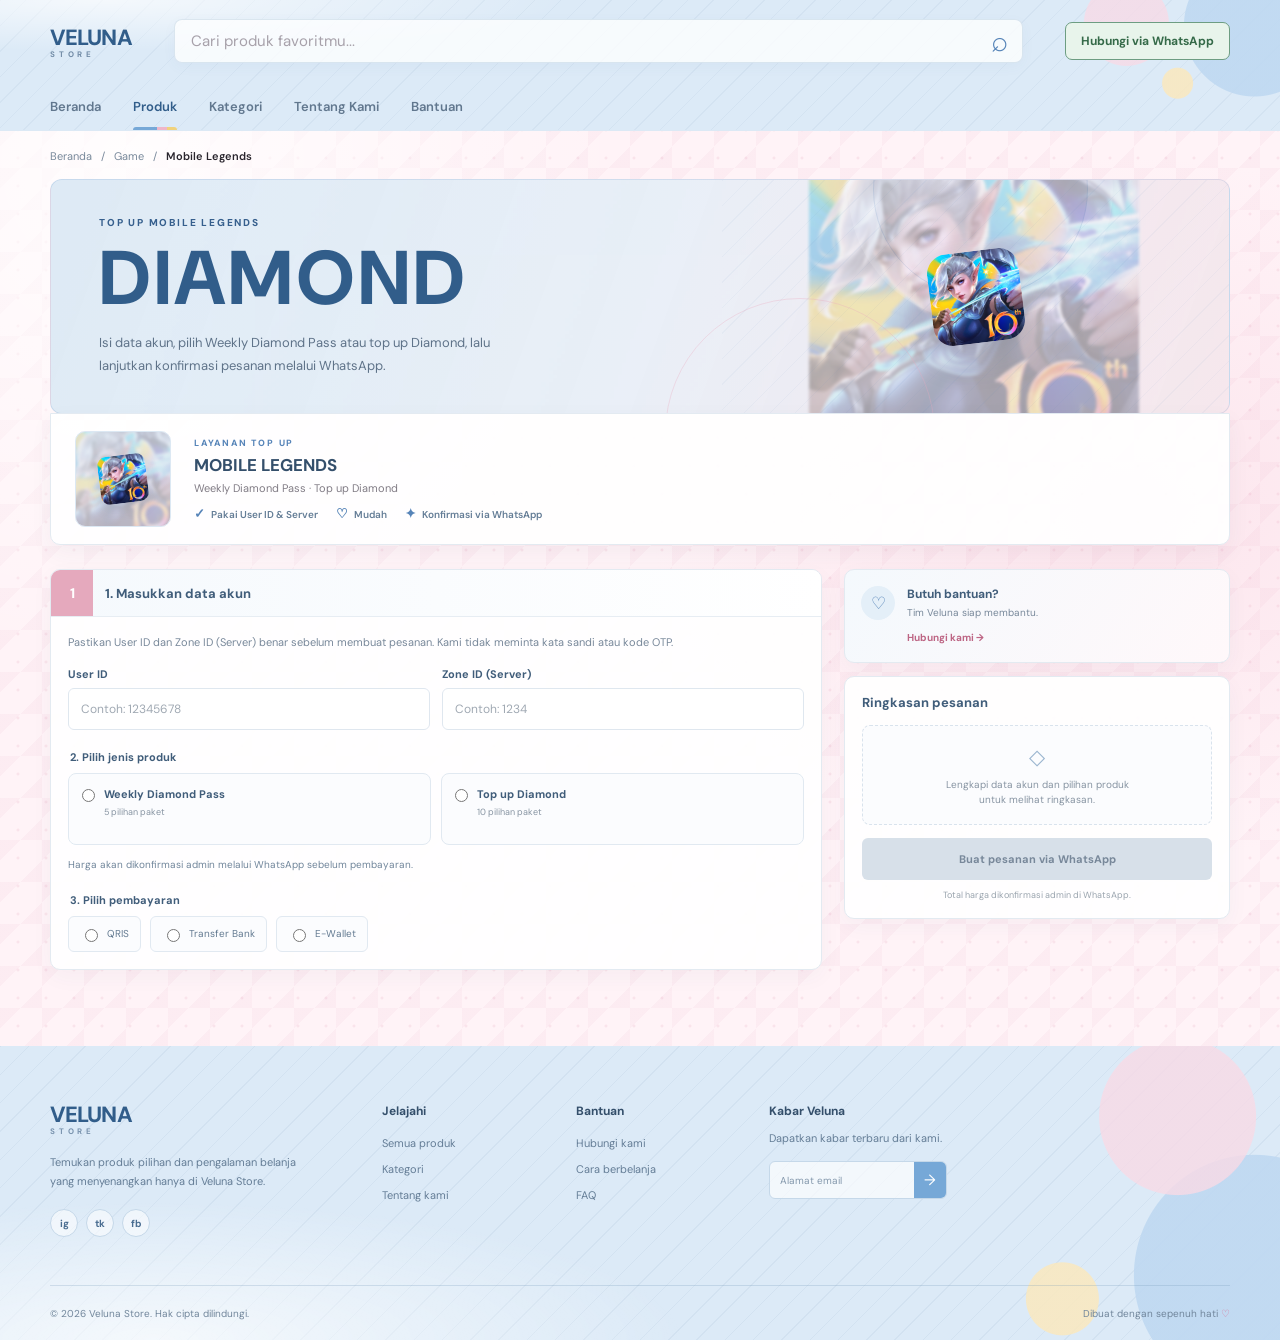
==== mobile-legends.html @ 3e90d19d "Create feature MLBB and change icon icon and backgound Banner" ====
<!DOCTYPE html>
<html lang="id">
<head>
  <meta charset="UTF-8">
  <meta name="viewport" content="width=device-width, initial-scale=1.0">
  <meta name="description" content="Pesan Weekly Diamond Pass atau top up Diamond Mobile Legends di Veluna Store.">
  <title>Top Up Mobile Legends - Veluna Store</title>
  <link rel="preconnect" href="https://fonts.googleapis.com">
  <link rel="preconnect" href="https://fonts.gstatic.com" crossorigin>
  <link href="https://fonts.googleapis.com/css2?family=DM+Sans:wght@400;500;600;700;800&display=swap" rel="stylesheet">
  <link rel="stylesheet" href="style.css">
  <link rel="stylesheet" href="roblox.css">
</head>
<body>
  <header class="site-header">
    <div class="header-top page-width">
      <a class="brand" href="index.html" aria-label="Veluna Store beranda">VELUNA<span>STORE</span></a>
      <form class="search" role="search" action="index.html" method="get">
        <label class="sr-only" for="site-search">Cari produk</label>
        <input id="site-search" type="search" name="q" placeholder="Cari produk favoritmu..." autocomplete="off">
        <button type="submit" aria-label="Cari">⌕</button>
      </form>
      <div class="header-actions">
        <a class="whatsapp-link" href="https://wa.me/6738386518" target="_blank" rel="noopener noreferrer">Hubungi via WhatsApp</a>
      </div>
    </div>
    <nav class="main-nav page-width" aria-label="Navigasi utama">
      <a href="index.html">Beranda</a>
      <a class="active" href="index.html#produk">Produk</a>
      <a href="index.html#kategori">Kategori</a>
      <a href="index.html#tentang">Tentang Kami</a>
      <a href="index.html#bantuan">Bantuan</a>
    </nav>
  </header>

  <main class="roblox-page">
    <div class="page-width">
      <nav class="breadcrumbs" aria-label="Breadcrumb">
        <a href="index.html">Beranda</a><span aria-hidden="true">/</span>
        <a href="index.html#produk">Game</a><span aria-hidden="true">/</span>
        <span aria-current="page">Mobile Legends</span>
      </nav>

      <section class="roblox-banner ml-banner" aria-label="Top up Mobile Legends">
        <div class="roblox-banner-copy">
          <p class="eyebrow">TOP UP MOBILE LEGENDS</p>
          <h1>DIAMOND</h1>
          <p>Isi data akun, pilih Weekly Diamond Pass atau top up Diamond, lalu lanjutkan konfirmasi pesanan melalui WhatsApp.</p>
        </div>
        <div class="roblox-banner-art">
          <img class="game-mark ml-page-mark game-logo" src="image/iconml.png" alt="Ikon Mobile Legends">
        </div>
        <span class="banner-orbit orbit-one" aria-hidden="true"></span>
        <span class="banner-orbit orbit-two" aria-hidden="true"></span>
      </section>

      <section class="game-overview" aria-labelledby="game-title">
        <div class="game-cover ml-game-cover">
          <img class="game-mark game-logo" src="image/iconml.png" alt="Ikon Mobile Legends">
        </div>
        <div class="game-overview-copy">
          <p class="eyebrow">LAYANAN TOP UP</p>
          <h2 id="game-title">Mobile Legends</h2>
          <p class="publisher">Weekly Diamond Pass · Top up Diamond</p>
          <div class="service-points">
            <span><b aria-hidden="true">✓</b> Pakai User ID & Server</span>
            <span><b aria-hidden="true">♡</b> Mudah</span>
            <span><b aria-hidden="true">✦</b> Konfirmasi via WhatsApp</span>
          </div>
        </div>
      </section>

      <div class="purchase-layout">
        <section class="purchase-card" aria-labelledby="purchase-heading">
          <div class="step-heading">
            <span>1</span>
            <h2 id="purchase-heading">1. Masukkan data akun</h2>
          </div>
          <div class="nominal-content ml-purchase-content">
            <p class="nominal-note">Pastikan User ID dan Zone ID (Server) benar sebelum membuat pesanan. Kami tidak meminta kata sandi atau kode OTP.</p>
            <div class="ml-account-fields">
              <div class="account-field">
                <label for="ml-user-id">User ID</label>
                <input id="ml-user-id" type="text" inputmode="numeric" pattern="[0-9]+" autocomplete="off" placeholder="Contoh: 12345678" required>
              </div>
              <div class="account-field">
                <label for="ml-server-id">Zone ID (Server)</label>
                <input id="ml-server-id" type="text" inputmode="numeric" pattern="[0-9]+" autocomplete="off" placeholder="Contoh: 1234" required>
              </div>
            </div>

            <fieldset class="ml-product-field">
              <legend>2. Pilih jenis produk</legend>
              <div class="ml-product-options">
                <label class="ml-product-option">
                  <input type="radio" name="ml-product-type" value="Weekly Diamond Pass" data-ml-product>
                  <span><strong>Weekly Diamond Pass</strong><small>5 pilihan paket</small></span>
                </label>
                <label class="ml-product-option">
                  <input type="radio" name="ml-product-type" value="Top up Diamond" data-ml-product>
                  <span><strong>Top up Diamond</strong><small>10 pilihan paket</small></span>
                </label>
              </div>
            </fieldset>

            <section class="ml-package-section" data-package-section="Weekly Diamond Pass" hidden>
              <h3>Pilih paket Weekly Diamond Pass</h3>
              <div class="nominal-grid ml-package-grid">
                <button class="nominal-option ml-package-option" type="button" data-ml-package data-package-name="1x Weekly Diamond Pass">
                  <span class="robux-icon ml-package-icon" aria-hidden="true">W</span><span class="nominal-details"><strong>1x Weekly Diamond Pass</strong><small>Weekly Diamond Pass</small></span><b class="nominal-price">Harga menyusul</b>
                </button>
                <button class="nominal-option ml-package-option" type="button" data-ml-package data-package-name="2x Weekly Diamond Pass">
                  <span class="robux-icon ml-package-icon" aria-hidden="true">W</span><span class="nominal-details"><strong>2x Weekly Diamond Pass</strong><small>Weekly Diamond Pass</small></span><b class="nominal-price">Harga menyusul</b>
                </button>
                <button class="nominal-option ml-package-option" type="button" data-ml-package data-package-name="3x Weekly Diamond Pass">
                  <span class="robux-icon ml-package-icon" aria-hidden="true">W</span><span class="nominal-details"><strong>3x Weekly Diamond Pass</strong><small>Weekly Diamond Pass</small></span><b class="nominal-price">Harga menyusul</b>
                </button>
                <button class="nominal-option ml-package-option" type="button" data-ml-package data-package-name="4x Weekly Diamond Pass">
                  <span class="robux-icon ml-package-icon" aria-hidden="true">W</span><span class="nominal-details"><strong>4x Weekly Diamond Pass</strong><small>Weekly Diamond Pass</small></span><b class="nominal-price">Harga menyusul</b>
                </button>
                <button class="nominal-option ml-package-option" type="button" data-ml-package data-package-name="5x Weekly Diamond Pass">
                  <span class="robux-icon ml-package-icon" aria-hidden="true">W</span><span class="nominal-details"><strong>5x Weekly Diamond Pass</strong><small>Weekly Diamond Pass</small></span><b class="nominal-price">Harga menyusul</b>
                </button>
              </div>
            </section>

            <section class="ml-package-section" data-package-section="Top up Diamond" hidden>
              <h3>Pilih paket Diamond</h3>
              <div class="nominal-grid ml-package-grid">
                <button class="nominal-option ml-package-option" type="button" data-ml-package data-package-name="5 Diamond">
                  <span class="robux-icon ml-package-icon" aria-hidden="true">D</span><span class="nominal-details"><strong>5 Diamond</strong><small>Top up Diamond</small></span><b class="nominal-price">Harga menyusul</b>
                </button>
                <button class="nominal-option ml-package-option" type="button" data-ml-package data-package-name="11 Diamond">
                  <span class="robux-icon ml-package-icon" aria-hidden="true">D</span><span class="nominal-details"><strong>11 Diamond</strong><small>Top up Diamond</small></span><b class="nominal-price">Harga menyusul</b>
                </button>
                <button class="nominal-option ml-package-option" type="button" data-ml-package data-package-name="22 Diamond">
                  <span class="robux-icon ml-package-icon" aria-hidden="true">D</span><span class="nominal-details"><strong>22 Diamond</strong><small>Top up Diamond</small></span><b class="nominal-price">Harga menyusul</b>
                </button>
                <button class="nominal-option ml-package-option" type="button" data-ml-package data-package-name="56 Diamond">
                  <span class="robux-icon ml-package-icon" aria-hidden="true">D</span><span class="nominal-details"><strong>56 Diamond</strong><small>Top up Diamond</small></span><b class="nominal-price">Harga menyusul</b>
                </button>
                <button class="nominal-option ml-package-option" type="button" data-ml-package data-package-name="112 Diamond">
                  <span class="robux-icon ml-package-icon" aria-hidden="true">D</span><span class="nominal-details"><strong>112 Diamond</strong><small>Top up Diamond</small></span><b class="nominal-price">Harga menyusul</b>
                </button>
                <button class="nominal-option ml-package-option" type="button" data-ml-package data-package-name="172 Diamond">
                  <span class="robux-icon ml-package-icon" aria-hidden="true">D</span><span class="nominal-details"><strong>172 Diamond</strong><small>Top up Diamond</small></span><b class="nominal-price">Harga menyusul</b>
                </button>
                <button class="nominal-option ml-package-option" type="button" data-ml-package data-package-name="257 Diamond">
                  <span class="robux-icon ml-package-icon" aria-hidden="true">D</span><span class="nominal-details"><strong>257 Diamond</strong><small>Top up Diamond</small></span><b class="nominal-price">Harga menyusul</b>
                </button>
                <button class="nominal-option ml-package-option" type="button" data-ml-package data-package-name="344 Diamond">
                  <span class="robux-icon ml-package-icon" aria-hidden="true">D</span><span class="nominal-details"><strong>344 Diamond</strong><small>Top up Diamond</small></span><b class="nominal-price">Harga menyusul</b>
                </button>
                <button class="nominal-option ml-package-option" type="button" data-ml-package data-package-name="429 Diamond">
                  <span class="robux-icon ml-package-icon" aria-hidden="true">D</span><span class="nominal-details"><strong>429 Diamond</strong><small>Top up Diamond</small></span><b class="nominal-price">Harga menyusul</b>
                </button>
                <button class="nominal-option ml-package-option" type="button" data-ml-package data-package-name="514 Diamond">
                  <span class="robux-icon ml-package-icon" aria-hidden="true">D</span><span class="nominal-details"><strong>514 Diamond</strong><small>Top up Diamond</small></span><b class="nominal-price">Harga menyusul</b>
                </button>
              </div>
            </section>
            <p class="ml-price-note">Harga akan dikonfirmasi admin melalui WhatsApp sebelum pembayaran.</p>

            <fieldset class="payment-field">
              <legend>3. Pilih pembayaran</legend>
              <label><input type="radio" name="payment-method" value="QRIS" data-payment-option> QRIS</label>
              <label><input type="radio" name="payment-method" value="Transfer Bank" data-payment-option> Transfer Bank</label>
              <label><input type="radio" name="payment-method" value="E-Wallet" data-payment-option> E-Wallet</label>
            </fieldset>
            <section class="payment-detail" data-payment-panel="QRIS" hidden>
              <h3>Pembayaran QRIS</h3>
              <figure class="qris-image"><img src="image/qris.jpeg" alt="Kode QRIS untuk pembayaran Veluna"><figcaption>Pindai kode QRIS ini setelah admin mengonfirmasi total pesanan melalui WhatsApp.</figcaption></figure>
            </section>
            <section class="payment-detail" data-payment-panel="Transfer Bank" hidden>
              <h3>Transfer ke SeaBank</h3>
              <div class="provider-options">
                <label><input type="radio" name="bank-provider" value="SeaBank" data-provider-option><span><strong>SeaBank</strong><small>No. rekening: 901318468036</small></span></label>
              </div>
              <p class="payment-next-step">Pilih SeaBank. Detail pembayaran dan konfirmasi dilanjutkan melalui WhatsApp.</p>
            </section>
            <section class="payment-detail" data-payment-panel="E-Wallet" hidden>
              <h3>Pilih e-wallet tujuan</h3>
              <div class="provider-options wallet-options">
                <label><input type="radio" name="wallet-provider" value="DANA" data-provider-option><span><strong>DANA</strong><small>+62 852-3649-6518</small></span></label>
                <label><input type="radio" name="wallet-provider" value="GoPay" data-provider-option><span><strong>GoPay</strong><small>+62 852-3649-6518</small></span></label>
                <label><input type="radio" name="wallet-provider" value="SPay" data-provider-option><span><strong>SPay</strong><small>+62 852-3649-6518</small></span></label>
              </div>
              <p class="payment-next-step">Pilih e-wallet. Detail pembayaran dan konfirmasi dilanjutkan melalui WhatsApp.</p>
            </section>
          </div>
        </section>

        <aside class="purchase-aside">
          <section class="support-card">
            <span class="support-icon" aria-hidden="true">♡</span>
            <div>
              <h2>Butuh bantuan?</h2>
              <p>Tim Veluna siap membantu.</p>
              <a href="https://wa.me/6738386518" target="_blank" rel="noopener noreferrer">Hubungi kami <span aria-hidden="true">→</span></a>
            </div>
          </section>
          <section class="order-card" aria-labelledby="order-heading">
            <h2 id="order-heading">Ringkasan pesanan</h2>
            <div class="order-empty" data-order-empty>
              <span class="empty-icon" aria-hidden="true">◇</span>
              <p>Lengkapi data akun dan pilihan produk untuk melihat ringkasan.</p>
            </div>
            <div class="order-details" data-order-details hidden>
              <div><span>Game</span><strong>Mobile Legends</strong></div>
              <div><span>User ID</span><strong data-selected-user-id>—</strong></div>
              <div><span>Zone ID</span><strong data-selected-server-id>—</strong></div>
              <div><span>Produk</span><strong data-selected-product>—</strong></div>
              <div><span>Pembayaran</span><strong data-selected-payment>—</strong></div>
              <div class="order-total"><span>Total</span><strong data-selected-price>Dikonfirmasi admin</strong></div>
            </div>
            <button class="checkout-button" type="button" data-checkout disabled>Buat pesanan via WhatsApp</button>
            <p class="checkout-message" data-checkout-message role="status" aria-live="polite"></p>
            <p class="demo-note">Total harga dikonfirmasi admin di WhatsApp.</p>
          </section>
        </aside>
      </div>
    </div>
  </main>

  <dialog class="order-confirm-dialog" aria-labelledby="order-confirm-title" data-order-confirm-dialog>
    <div class="order-confirm-content">
      <p class="eyebrow">PERIKSA KEMBALI</p>
      <h2 id="order-confirm-title">Konfirmasi pesanan</h2>
      <p class="confirm-intro">Pastikan data akun dan pesanan sudah benar. WhatsApp akan dibuka untuk konfirmasi harga dan pembayaran.</p>
      <dl class="confirm-summary" data-confirm-summary></dl>
      <p class="confirm-security">Jangan kirim kata sandi atau kode OTP Mobile Legends.</p>
      <div class="confirm-actions">
        <button class="confirm-cancel" type="button" data-confirm-cancel>Kembali</button>
        <button class="confirm-submit" type="button" data-confirm-submit>Konfirmasi & buka WhatsApp</button>
      </div>
    </div>
  </dialog>

  <footer class="site-footer">
    <div class="footer-main page-width">
      <div class="footer-about">
        <a class="brand footer-brand" href="index.html">VELUNA<span>STORE</span></a>
        <p>Temukan produk pilihan dan pengalaman belanja yang menyenangkan hanya di Veluna Store.</p>
        <div class="social-links" aria-label="Media sosial"><a href="#" aria-label="Instagram">ig</a><a href="#" aria-label="TikTok">tk</a><a href="#" aria-label="Facebook">fb</a></div>
      </div>
      <div class="footer-column">
        <h2>Jelajahi</h2>
        <a href="index.html#produk">Semua produk</a><a href="index.html#kategori">Kategori</a><a href="index.html#tentang">Tentang kami</a>
      </div>
      <div class="footer-column">
        <h2>Bantuan</h2>
        <a href="https://wa.me/6738386518" target="_blank" rel="noopener noreferrer">Hubungi kami</a><a href="index.html#bantuan">Cara berbelanja</a><a href="index.html#bantuan">FAQ</a>
      </div>
      <div class="footer-column newsletter">
        <h2>Kabar Veluna</h2>
        <p>Dapatkan kabar terbaru dari kami.</p>
        <form><label class="sr-only" for="email">Alamat email</label><input id="email" type="email" placeholder="Alamat email"><button type="submit" aria-label="Daftar">→</button></form>
      </div>
    </div>
    <div class="footer-bottom page-width"><p>© 2026 Veluna Store. Hak cipta dilindungi.</p><p>Dibuat dengan sepenuh hati <span aria-hidden="true">♡</span></p></div>
  </footer>
  <script src="mobile-legends.js"></script>
</body>
</html>
---- style.css ----
:root {
  color-scheme: light;
  --ink: #29252d;
  --muted: #817c85;
  --surface: #ffffff;
  --canvas: #fff3f7;
  --line: #eeeaf0;
  --accent: #5684b8;
  --accent-dark: #365f8d;
  --lavender: #e8f1fa;
  --sky-soft: #eaf4fc;
  --sky: #d7eafb;
  --pink-soft: #fbe8ef;
  --pink: #eaa8bf;
  --yellow-soft: #fff5d8;
  --yellow: #f0d27c;
  --page-width: 1180px;
}

* { box-sizing: border-box; }

html { scroll-behavior: smooth; }

body {
  margin: 0;
  background-color: var(--canvas);
  background-image:
    radial-gradient(ellipse at 10% 12%, rgb(255 255 255 / 84%), transparent 31rem),
    radial-gradient(ellipse at 88% 38%, rgb(239 167 192 / 19%), transparent 30rem),
    radial-gradient(circle at 18px 18px, rgb(219 131 164 / 14%) 1.2px, transparent 1.8px),
    linear-gradient(135deg, rgb(225 151 178 / 8%) 25%, transparent 25%, transparent 75%, rgb(225 151 178 / 8%) 75%);
  background-size: auto, auto, 28px 28px, 42px 42px;
  color: var(--ink);
  font-family: "DM Sans", Arial, sans-serif;
  font-size: 15px;
  -webkit-font-smoothing: antialiased;
}

a { color: inherit; text-decoration: none; }
button, input { font: inherit; }
button, a { -webkit-tap-highlight-color: transparent; }

.page-width { width: min(var(--page-width), calc(100% - 64px)); margin-inline: auto; }
.sr-only { position: absolute; width: 1px; height: 1px; padding: 0; margin: -1px; overflow: hidden; clip: rect(0, 0, 0, 0); white-space: nowrap; border: 0; }

.site-header {
  position: relative;
  isolation: isolate;
  overflow: hidden;
  border-bottom: 1px solid #dce9f5;
  background-color: #dceaf7;
  background-image:
    radial-gradient(ellipse at 8% 0%, rgb(255 255 255 / 70%), transparent 29rem),
    radial-gradient(circle at 88% 18%, rgb(248 218 230 / 78%) 0 42px, transparent 43px),
    radial-gradient(circle at 92% 64%, rgb(250 232 190 / 86%) 0 15px, transparent 16px),
    radial-gradient(circle at 98% 20%, rgb(190 216 241 / 88%) 0 70px, transparent 71px),
    repeating-linear-gradient(135deg, rgb(54 95 141 / 5%) 0 1px, transparent 1px 18px);
}
.header-top { min-height: 82px; display: flex; align-items: center; gap: 42px; }
.brand { flex: 0 0 auto; color: #315d8a; font-size: 22px; font-weight: 800; letter-spacing: -.9px; }
.brand span { display: block; margin-top: -3px; color: #718ba6; font-size: 8px; font-weight: 700; letter-spacing: 3.8px; }
.search { height: 44px; flex: 1; display: flex; border: 1px solid rgb(119 158 194 / 24%); border-radius: 8px; background: rgb(255 255 255 / 78%); box-shadow: 0 4px 14px rgb(65 105 145 / 4%); }
.search input { width: 100%; padding: 0 16px; border: 0; outline: 0; background: transparent; color: var(--ink); }
.search input::placeholder { color: #a7a1aa; }
.search button { width: 48px; border: 0; background: transparent; color: var(--accent); font-size: 29px; cursor: pointer; }
.header-actions { display: flex; align-items: center; gap: 22px; white-space: nowrap; font-size: 13px; font-weight: 600; }
.whatsapp-link { display: inline-flex; min-height: 38px; align-items: center; justify-content: center; padding: 0 15px; border: 1px solid #6d9d82; border-radius: 7px; background: #e8f4eb; color: #356a49; font-size: 12px; font-weight: 700; transition: background 180ms ease, transform 180ms ease; }
.whatsapp-link:hover { transform: translateY(-1px); background: #d9eddf; }
.main-nav { position: relative; min-height: 48px; display: flex; align-items: stretch; gap: 32px; }
.main-nav a { position: relative; display: flex; align-items: center; color: #61778e; font-size: 13px; font-weight: 600; }
.main-nav a:hover, .main-nav a.active { color: #315d8a; }
.main-nav a.active::after { position: absolute; right: 0; bottom: 0; left: 0; height: 3px; border-radius: 4px 4px 0 0; background: linear-gradient(90deg, #76a8d7 0 55%, #efb6c9 55% 78%, #f0d27c 78%); content: ""; }

.hero { position: relative; min-height: 380px; margin-top: 30px; overflow: hidden; border-radius: 12px; background: #493454; color: #fff; isolation: isolate; }
.hero-track { position: absolute; inset: 0; display: flex; transition: transform 750ms cubic-bezier(.22, .72, .24, 1); will-change: transform; }
.hero-slide { position: relative; flex: 0 0 100%; min-height: 380px; display: flex; align-items: center; overflow: hidden; background: linear-gradient(112deg, #33243d 2%, #604475 58%, #b99bc8 100%); }
.hero-slide:nth-child(2) { background: linear-gradient(112deg, #26343a 2%, #426b70 58%, #a4c5bc 100%); }
.hero-slide:nth-child(3) { background: linear-gradient(112deg, #423046 2%, #84577a 58%, #d2a9bd 100%); }
.hero-copy { position: relative; z-index: 1; width: 58%; padding: 54px 58px 66px; }
.eyebrow { margin: 0 0 12px; color: var(--accent); font-size: 10px; font-weight: 800; letter-spacing: 1.8px; }
.hero .eyebrow { color: #e4d4ed; }
.hero h1 { margin: 0; font-size: clamp(32px, 4vw, 48px); line-height: 1.14; letter-spacing: -1.6px; }
.hero h1 span { color: #e5c9f3; }
.hero-description { max-width: 455px; margin: 18px 0 26px; color: #e0d7e6; font-size: 14px; line-height: 1.8; }
.button { min-height: 44px; display: inline-flex; align-items: center; justify-content: center; gap: 18px; padding: 0 18px; border-radius: 6px; font-size: 12px; font-weight: 700; }
.button-light { background: #fff; color: var(--accent-dark); }
.button span { font-size: 17px; }
.hero-art { position: absolute; inset: 0 0 0 auto; width: 46%; display: grid; place-items: center; overflow: hidden; border-left: 1px solid rgb(255 255 255 / 10%); background: radial-gradient(circle at 75% 30%, rgb(255 255 255 / 17%), transparent 35%), repeating-linear-gradient(135deg, rgb(255 255 255 / 4%) 0 1px, transparent 1px 18px); }
.hero-art::before { position: absolute; width: 230px; height: 230px; border: 1px solid rgb(255 255 255 / 12%); border-radius: 50%; box-shadow: 0 0 0 28px rgb(255 255 255 / 3%), 0 0 0 58px rgb(255 255 255 / 2%); content: ""; }
.image-hint { color: rgb(255 255 255 / 42%); font-size: 12px; }
.hero-badge { position: absolute; top: 54px; right: 65px; width: 110px; height: 110px; display: grid; align-content: center; border: 1px solid rgb(255 255 255 / 36%); border-radius: 50%; color: #eadcf0; font-size: 10px; letter-spacing: 1.5px; text-align: center; transform: rotate(12deg); }
.hero-badge strong { font-size: 16px; }
.hero-dots { position: absolute; z-index: 2; bottom: 22px; left: 58px; display: flex; gap: 7px; }
.hero-dots button { width: 7px; height: 7px; padding: 0; border: 0; border-radius: 8px; background: rgb(255 255 255 / 45%); cursor: pointer; transition: width 220ms ease, background 220ms ease; }
.hero-dots button.selected { width: 22px; background: #fff; }
.carousel-arrow { position: absolute; z-index: 2; top: 50%; width: 36px; height: 36px; display: grid; place-items: center; padding: 0 0 3px; border: 1px solid rgb(255 255 255 / 38%); border-radius: 50%; background: rgb(40 30 48 / 25%); color: #fff; font-size: 25px; cursor: pointer; opacity: 0; transform: translateY(-50%); transition: opacity 180ms ease, background 180ms ease, transform 180ms ease; }
.carousel-previous { left: 14px; }
.carousel-next { right: 14px; }
.hero:hover .carousel-arrow, .hero:focus-within .carousel-arrow { opacity: 1; }
.carousel-arrow:hover { background: rgb(40 30 48 / 65%); transform: translateY(-50%) scale(1.08); }

.benefits { display: grid; grid-template-columns: repeat(3, 1fr); margin-top: 20px; padding: 19px 25px; border: 1px solid var(--line); border-radius: 9px; background: rgb(255 255 255 / 92%); box-shadow: 0 5px 18px rgb(42 28 51 / 3%); }
.benefits > div { display: flex; align-items: center; gap: 12px; padding-left: 18px; }
.benefits > div + div { border-left: 1px solid var(--line); }
.benefit-icon { width: 36px; height: 36px; display: grid; place-items: center; border-radius: 50%; background: var(--lavender); color: var(--accent); font-size: 17px; }
.benefits p { display: grid; gap: 3px; margin: 0; }
.benefits strong { font-size: 12px; }
.benefits small { color: var(--muted); font-size: 11px; }

.product-section, .article-section { padding-top: 72px; }
.section-heading { display: flex; align-items: end; justify-content: space-between; gap: 20px; }
.section-heading .eyebrow { margin-bottom: 7px; }
.section-heading h2, .promo h2 { margin: 0; font-size: 27px; letter-spacing: -.7px; }
.section-description { margin: 8px 0 0; color: var(--muted); font-size: 13px; }
.text-link { padding-bottom: 4px; color: var(--accent-dark); font-size: 12px; font-weight: 700; white-space: nowrap; }
.text-link span { margin-left: 5px; font-size: 16px; }
.category-pills { display: flex; gap: 10px; margin: 25px 0 22px; padding-bottom: 14px; border-bottom: 1px solid var(--line); }
.search-status { margin: 25px 0 18px; color: #647d96; font-size: 12px; }
.search-panel-heading { margin: 20px 0 14px; color: #405d7a; font-size: 16px; }
.pill { display: inline-flex; align-items: center; gap: 9px; padding: 11px 16px; border: 1px solid var(--line); border-radius: 7px; background: var(--surface); color: #716b75; font-size: 12px; font-weight: 700; cursor: pointer; }
.pill span { color: #9c95a0; font-size: 10px; font-weight: 500; }
.pill.active, .pill:hover { border-color: var(--accent); background: var(--accent); color: #fff; }
.pill.active span, .pill:hover span { color: rgb(255 255 255 / 75%); }
.product-panel[hidden] { display: none; }
.product-grid { display: grid; grid-template-columns: repeat(4, minmax(0, 1fr)); gap: 18px; }
.game-grid { grid-template-columns: repeat(2, minmax(0, 1fr)); max-width: 760px; }
.product-card { overflow: hidden; border: 1px solid var(--line); border-radius: 9px; background: var(--surface); box-shadow: 0 4px 14px rgb(42 28 51 / 3%); transition: transform 240ms ease, box-shadow 240ms ease, border-color 240ms ease; }
.product-card:hover { transform: translateY(-7px); border-color: #ded0e8; box-shadow: 0 16px 30px rgb(42 28 51 / 11%); }
.product-image { position: relative; min-height: 205px; display: grid; place-items: center; background: #eee9f1; color: #aaa1af; font-size: 11px; transition: filter 240ms ease; }
.product-card:hover .product-image { filter: saturate(1.12) brightness(1.025); }
.product-image.tone-two { background: #f1e9e7; }
.product-image.tone-three { background: #e9edef; }
.product-image.tone-four { background: #f2eee5; }
.product-image b { position: absolute; top: 12px; left: 12px; padding: 5px 8px; border-radius: 3px; background: #fff; color: var(--accent-dark); font-size: 9px; font-weight: 700; }
.product-info { padding: 14px 15px 16px; }
.product-category { margin: 0 0 6px; color: #9c95a0; font-size: 9px; font-weight: 700; letter-spacing: 1px; }
.product-info h3 { margin: 0; font-size: 13px; font-weight: 600; }
.product-detail { margin: 7px 0 0; color: var(--muted); font-size: 11px; }
.product-cta { display: inline-flex; align-items: center; gap: 8px; margin-top: 13px; color: var(--accent-dark); font-size: 11px; font-weight: 700; }
.product-cta span { font-size: 15px; transition: transform 180ms ease; }
.product-cta:hover span { transform: translateX(4px); }
.game-image { min-height: 220px; overflow: hidden; isolation: isolate; background: linear-gradient(135deg, #dcd5e4, #f1ecf5); }
.game-image::before { position: absolute; z-index: -1; inset: -10px; background-position: center; background-repeat: no-repeat; background-size: cover; content: ""; filter: blur(1.5px) saturate(.72); opacity: .24; transform: scale(1.04); transition: opacity 240ms ease, transform 240ms ease; }
.game-image::after, .premium-image::after { position: absolute; z-index: 0; inset: 0; background: repeating-linear-gradient(135deg, rgb(255 255 255 / 0%) 0 16px, rgb(255 255 255 / 18%) 16px 17px); content: ""; pointer-events: none; }
.roblox-image::before { background-image: linear-gradient(135deg, rgb(213 224 246 / 54%), rgb(239 228 241 / 54%)), url("image/iconroblox.png"); }
.ml-image::before { background-image: linear-gradient(135deg, rgb(210 231 250 / 60%), rgb(251 225 234 / 58%)), url("image/iconml.png"); }
.product-card:hover .game-image::before { opacity: .32; transform: scale(1.08); }
.roblox-image { background: linear-gradient(135deg, #e6e1e9, #cbc2d3); }
.ml-image { background: linear-gradient(135deg, #e3e5ee, #bec4d9); }
.game-mark, .premium-mark { position: relative; z-index: 1; width: 76px; height: 76px; display: grid; place-items: center; border: 1px solid rgb(255 255 255 / 75%); border-radius: 20px; background: rgb(255 255 255 / 55%); box-shadow: 0 10px 24px rgb(48 36 58 / 10%); color: var(--accent-dark); font-size: 31px; font-weight: 800; transform: rotate(-7deg); transition: transform 240ms ease; }
.game-mark.game-logo { display: block; border: 0; border-radius: 14px; background: transparent; box-shadow: 0 10px 24px rgb(48 36 58 / 10%); object-fit: cover; z-index: 1; }
.product-card:hover .game-mark, .product-card:hover .premium-mark { transform: rotate(0) scale(1.08); }
.game-image .image-label, .premium-image .image-label { position: absolute; z-index: 1; bottom: 13px; color: rgb(55 44 64 / 55%); font-size: 10px; }
.game-image b, .premium-image b { z-index: 1; }
.premium-image { min-height: 190px; background: linear-gradient(135deg, #ece5f1, #d9c9e3); }
.premium-mark { width: 62px; height: 62px; border-radius: 50%; font-size: 20px; }
.premium-tone-two { background: linear-gradient(135deg, #f1e8e6, #e2c9c4); }
.premium-tone-three { background: linear-gradient(135deg, #e4ecea, #c8dcd5); }
.premium-tone-four { background: linear-gradient(135deg, #ece9df, #dbd3bc); }

.promo { min-height: 280px; display: grid; grid-template-columns: 1fr 1fr; margin-top: 72px; overflow: hidden; border-radius: 11px; background: #f0e9f4; transition: transform 240ms ease, box-shadow 240ms ease; }
.promo:hover { transform: translateY(-4px); box-shadow: 0 16px 32px rgb(42 28 51 / 9%); }
.promo-art { min-height: 280px; display: grid; place-items: center; background: linear-gradient(145deg, #dfd1e8, #ece5f0); color: #9d8da8; font-size: 11px; }
.promo-copy { align-self: center; padding: 38px 48px; }
.promo h2 { max-width: 400px; line-height: 1.25; }
.promo-copy > p:not(.eyebrow) { max-width: 405px; margin: 14px 0 21px; color: #77707c; font-size: 13px; line-height: 1.8; }
.button-dark { background: var(--accent-dark); color: #fff; }

.article-section { padding-bottom: 76px; }
.article-grid { display: grid; grid-template-columns: repeat(3, minmax(0, 1fr)); gap: 18px; margin-top: 24px; }
.article-card { overflow: hidden; border: 1px solid var(--line); border-radius: 9px; background: var(--surface); box-shadow: 0 4px 14px rgb(42 28 51 / 3%); transition: transform 240ms ease, box-shadow 240ms ease, border-color 240ms ease; }
.article-card:hover { transform: translateY(-6px); border-color: #ded0e8; box-shadow: 0 15px 28px rgb(42 28 51 / 10%); }
.article-image { min-height: 155px; display: grid; place-items: center; background: #eee9f1; color: #aaa1af; font-size: 11px; }
.article-image-two { background: #f1e9e7; }
.article-image-three { background: #e9edef; }
.article-content { display: grid; gap: 9px; padding: 17px; }
.article-content small { color: #9a929d; font-size: 9px; font-weight: 700; letter-spacing: .8px; }
.article-content strong { font-size: 14px; line-height: 1.45; }
.article-content > span { color: var(--accent-dark); font-size: 11px; font-weight: 700; }

.site-footer {
  position: relative;
  isolation: isolate;
  overflow: hidden;
  background-color: #dceaf7;
  background-image:
    radial-gradient(ellipse at 12% 100%, rgb(255 255 255 / 70%), transparent 33rem),
    radial-gradient(circle at 92% 24%, rgb(248 218 230 / 80%) 0 78px, transparent 79px),
    radial-gradient(circle at 83% 86%, rgb(250 232 190 / 85%) 0 36px, transparent 37px),
    radial-gradient(circle at 98% 78%, rgb(190 216 241 / 90%) 0 120px, transparent 121px),
    repeating-linear-gradient(135deg, rgb(54 95 141 / 6%) 0 1px, transparent 1px 20px);
  color: #344f6b;
}
.footer-main { display: grid; grid-template-columns: 1.5fr .8fr .8fr .9fr 1.25fr; gap: 35px; padding-top: 54px; padding-bottom: 48px; }
.footer-brand { color: #315d8a; }
.footer-brand span { color: #7892ad; }
.footer-about > p, .newsletter > p { max-width: 255px; margin: 17px 0; color: #647d96; font-size: 11px; line-height: 1.8; }
.social-links { display: flex; gap: 8px; }
.social-links a { width: 28px; height: 28px; display: grid; place-items: center; border: 1px solid #c5d8e9; border-radius: 50%; background: rgb(255 255 255 / 55%); color: #496d91; font-size: 10px; font-weight: 700; }
.footer-column { display: flex; flex-direction: column; align-items: flex-start; gap: 12px; }
.footer-column h2 { margin: 3px 0 5px; font-size: 12px; }
.footer-column > a { color: #647d96; font-size: 11px; }
.footer-column > a:hover { color: #315d8a; }
.newsletter { gap: 0; }
.newsletter > p { margin: 5px 0 13px; }
.newsletter form { width: 100%; height: 38px; display: flex; overflow: hidden; border: 1px solid #c5d8e9; border-radius: 6px; background: rgb(255 255 255 / 68%); }
.newsletter input { width: 100%; min-width: 0; padding: 0 10px; border: 0; outline: 0; background: transparent; color: #344f6b; font-size: 10px; }
.newsletter input::placeholder { color: #8498ac; }
.newsletter button { width: 38px; border: 0; background: #76a8d7; color: #fff; cursor: pointer; }
.footer-bottom { min-height: 55px; display: flex; align-items: center; justify-content: space-between; border-top: 1px solid rgb(106 144 178 / 23%); color: #71869b; font-size: 10px; }
.footer-bottom p { margin: 0; }
.footer-bottom span { color: #d9789a; }

.benefits > div { transition: transform 220ms ease; }
.benefits > div:hover { transform: translateY(-3px); }
.benefit-icon { transition: transform 220ms ease, background-color 220ms ease; }
.benefits > div:hover .benefit-icon { transform: rotate(-10deg) scale(1.08); background: #e8dbf0; }
.button, .pill, .social-links a, .main-nav a { transition: color 180ms ease, background-color 180ms ease, border-color 180ms ease, transform 180ms ease, box-shadow 180ms ease; }
.button:hover { transform: translateY(-2px); box-shadow: 0 7px 16px rgb(32 20 40 / 14%); }
.pill:hover { transform: translateY(-2px); }
.social-links a:hover { transform: translateY(-3px); border-color: #b89ac9; color: #fff; }
:where(a, button, input):focus-visible { outline: 3px solid #c9a9dc; outline-offset: 3px; }

.roblox-method-dialog { position: relative; isolation: isolate; width: min(520px, calc(100% - 32px)); max-width: 520px; max-height: calc(100% - 32px); padding: 0; overflow: auto; border: 1px solid #dce8f3; border-radius: 16px; background: linear-gradient(135deg, #f8fbff, #fff8fb); color: var(--ink); box-shadow: 0 24px 80px rgb(34 55 78 / 22%); }
.roblox-method-dialog::before { position: absolute; z-index: -1; inset: 0; background: url("image/iconroblox.png") no-repeat right -58px bottom -78px / 230px, linear-gradient(135deg, rgb(221 235 250 / 35%), rgb(255 237 244 / 40%)); content: ""; filter: blur(3px) saturate(.52); opacity: .26; pointer-events: none; }
.roblox-method-dialog::backdrop { background: rgb(37 54 74 / 42%); backdrop-filter: blur(4px); }
.method-dialog-content { position: relative; z-index: 0; padding: 30px; }
.method-dialog-close { position: absolute; top: 15px; right: 16px; width: 34px; height: 34px; border: 1px solid #e4ebf2; border-radius: 50%; background: #f7fafd; color: #637a91; font-size: 23px; line-height: 1; cursor: pointer; transition: background 180ms ease, transform 180ms ease; }
.method-dialog-close:hover { transform: rotate(90deg); background: #fbe8ef; }
.method-dialog-content > .eyebrow { margin-bottom: 7px; }
.method-dialog-content > h2 { margin: 0; color: #365f8d; font-size: 25px; letter-spacing: -.5px; }
.method-dialog-intro { margin: 8px 0 20px; color: #78889a; font-size: 12px; }
.roblox-method-options { display: grid; gap: 10px; }
.roblox-method-option { min-height: 75px; display: grid; grid-template-columns: 42px minmax(0, 1fr) 18px; align-items: center; gap: 12px; padding: 12px; border: 1px solid #e1e9f1; border-radius: 10px; background: linear-gradient(110deg, rgb(248 251 254 / 93%), rgb(255 255 255 / 92%)), url("image/iconroblox.png") no-repeat right 8px center / 62px; transition: transform 180ms ease, border-color 180ms ease, box-shadow 180ms ease; }
.roblox-method-option:hover { transform: translateY(-2px); border-color: #9bb9d5; box-shadow: 0 8px 20px rgb(54 95 141 / 10%); }
.method-option-icon { width: 40px; height: 40px; display: grid; place-items: center; border-radius: 12px; background: #e7f0f8; color: #4c7eaf; font-size: 17px; font-weight: 800; }
.vilog-option .method-option-icon { background: #f7e8ee; color: #bb6884; }
.gig-option .method-option-icon { background: #fff4d8; color: #a98531; }
.roblox-method-option > span:nth-child(2) { min-width: 0; display: grid; gap: 5px; }
.roblox-method-option strong { color: #3e5873; font-size: 12px; }
.roblox-method-option strong small { color: #8593a1; font-size: 9px; font-weight: 600; }
.roblox-method-option > span:nth-child(2) > small { color: #8492a0; font-size: 10px; line-height: 1.4; }
.method-option-arrow { color: #6d93b8; font-size: 18px; transition: transform 180ms ease; }
.roblox-method-option:hover .method-option-arrow { transform: translateX(3px); }
.method-security-note { display: flex; gap: 8px; align-items: center; margin: 16px 0 0; padding: 10px 12px; border-radius: 8px; background: #fff7e2; color: #796632; font-size: 10px; line-height: 1.5; }

@media (max-width: 900px) {
  .page-width { width: min(var(--page-width), calc(100% - 40px)); }
  .header-top { gap: 22px; }
  .header-actions { gap: 12px; }
  .hero-copy { width: 68%; padding-inline: 38px; }
  .hero-art { width: 38%; }
  .hero-badge { right: 30px; }
  .product-grid { grid-template-columns: repeat(2, minmax(0, 1fr)); }
  .product-image { min-height: 230px; }
  .footer-main { grid-template-columns: 1.3fr 1fr 1fr; gap: 32px; }
}

@media (max-width: 600px) {
  .page-width { width: calc(100% - 32px); }
  .header-top { min-height: 72px; flex-wrap: wrap; gap: 12px; padding-block: 12px; }
  .brand { font-size: 20px; }
  .header-actions { gap: 12px; margin-left: auto; font-size: 11px; }
  .whatsapp-link { min-height: 36px; padding-inline: 11px; font-size: 10px; }
  .search { order: 2; flex-basis: 100%; height: 40px; }
  .main-nav { min-height: 44px; gap: 23px; overflow-x: auto; scrollbar-width: none; }
  .main-nav::-webkit-scrollbar { display: none; }
  .main-nav a { flex: 0 0 auto; font-size: 11px; }
  .hero { min-height: 370px; margin-top: 18px; align-items: flex-start; }
  .hero-slide { min-height: 370px; align-items: flex-start; }
  .hero-copy { width: 100%; padding: 36px 25px 65px; }
  .hero h1 { font-size: 34px; }
  .hero-description { max-width: 330px; font-size: 12px; }
  .hero-art { inset: auto 0 0 auto; width: 40%; height: 105px; border: 0; }
  .hero-art .image-hint { font-size: 9px; }
  .hero-badge { top: 15px; right: 18px; width: 65px; height: 65px; font-size: 7px; }
  .hero-badge strong { font-size: 10px; }
  .hero-dots { bottom: 23px; left: 25px; }
  .method-dialog-content { padding: 25px 20px 20px; }
  .carousel-arrow { width: 30px; height: 30px; opacity: .8; }
  .carousel-previous { left: 9px; }
  .carousel-next { right: 9px; }
  .benefits { grid-template-columns: 1fr; gap: 14px; padding: 17px; }
  .benefits > div { padding: 0; }
  .benefits > div + div { padding-top: 12px; border-top: 1px solid var(--line); border-left: 0; }
  .product-section, .article-section { padding-top: 54px; }
  .section-heading h2, .promo h2 { font-size: 23px; }
  .section-description { font-size: 11px; }
  .text-link { font-size: 10px; }
  .category-pills { overflow-x: auto; padding-bottom: 4px; }
  .pill { flex: 0 0 auto; }
  .product-grid { gap: 11px; }
  .product-image { min-height: 150px; font-size: 9px; }
  .product-info { padding: 11px; }
  .product-info h3, .product-price { font-size: 11px; }
  .product-category { font-size: 8px; }
  .promo { grid-template-columns: 1fr; margin-top: 54px; }
  .promo-art { min-height: 160px; }
  .promo-copy { padding: 26px 23px 30px; }
  .article-grid { grid-template-columns: 1fr; gap: 12px; }
  .article-card { display: grid; grid-template-columns: 35% 1fr; }
  .article-image { min-height: 145px; font-size: 9px; text-align: center; }
  .article-content { align-content: center; padding: 12px; }
  .article-content strong { font-size: 12px; }
  .footer-main { grid-template-columns: repeat(2, minmax(0, 1fr)); gap: 28px 20px; padding-top: 38px; padding-bottom: 35px; }
  .footer-about { grid-column: 1 / -1; }
  .newsletter { grid-column: 1 / -1; }
  .footer-bottom { min-height: 60px; align-items: flex-start; flex-direction: column; justify-content: center; gap: 6px; }
}

@media (prefers-reduced-motion: reduce) {
  *, *::before, *::after { scroll-behavior: auto !important; transition-duration: .01ms !important; animation-duration: .01ms !important; animation-iteration-count: 1 !important; }
  .hero-track { transition: none; }
}
---- roblox.css ----
.roblox-page { min-height: 65vh; padding: 18px 0 76px; }
.breadcrumbs { display: flex; align-items: center; gap: 9px; margin: 0 0 16px; color: #78889a; font-size: 11px; }
.breadcrumbs a:hover { color: var(--accent-dark); }
.breadcrumbs span:last-child { color: var(--ink); font-weight: 600; }

.roblox-banner { position: relative; min-height: 235px; display: flex; align-items: center; overflow: hidden; border: 1px solid rgb(86 132 184 / 17%); border-radius: 12px; background: linear-gradient(110deg, #dceaf7 0%, #e8eef8 50%, #f8e6ed 100%); isolation: isolate; }
.roblox-banner::before { position: absolute; z-index: -1; inset: -16px; background: linear-gradient(110deg, rgb(220 234 247 / 58%), rgb(232 238 248 / 55%) 50%, rgb(248 230 237 / 58%)), url("image/iconroblox.png") no-repeat 88% 50% / 280px; content: ""; filter: blur(1px) saturate(.78); opacity: .72; }
.vilog-banner { background: linear-gradient(110deg, #e6e9f8 0%, #e9eef8 50%, #f8e6ed 100%); }
.vilog-banner .roblox-symbol { color: #806da7; }
.vilog-cover { background: linear-gradient(145deg, #e8e8f7, #f8e9ef); }
.vilog-cover .roblox-symbol { color: #806da7; }
.roblox-banner-copy { position: relative; z-index: 2; width: 58%; padding: 32px 48px; }
.roblox-banner-copy .eyebrow { color: var(--accent-dark); }
.roblox-banner h1 { margin: 0; color: #315d8a; font-size: clamp(42px, 7vw, 76px); font-weight: 800; letter-spacing: 3px; line-height: 1; }
.roblox-banner-copy > p:last-child { max-width: 400px; margin: 15px 0 0; color: #5f7389; font-size: 13px; line-height: 1.7; }
.roblox-banner-art { position: absolute; z-index: 1; inset: 0 0 0 auto; width: 43%; display: grid; place-items: center; overflow: hidden; background: repeating-linear-gradient(135deg, rgb(86 132 184 / 5%) 0 1px, transparent 1px 18px); }
.roblox-banner-art .image-label { position: absolute; bottom: 17px; color: #7892ad; font-size: 10px; }
.roblox-symbol { position: relative; z-index: 1; width: 112px; height: 112px; display: grid; place-items: center; border: 1px solid rgb(255 255 255 / 90%); border-radius: 27px; background: linear-gradient(145deg, rgb(255 255 255 / 80%), rgb(255 255 255 / 48%)); box-shadow: 0 14px 35px rgb(54 95 141 / 13%); color: #5684b8; font-size: 64px; font-weight: 800; transform: rotate(-8deg); }
.roblox-symbol.game-logo { display: block; border: 0; border-radius: 20px; background: transparent; object-fit: cover; transform: none; }
.banner-orbit { position: absolute; z-index: -1; width: 215px; height: 215px; border: 1px solid rgb(86 132 184 / 15%); border-radius: 50%; }
.orbit-one { top: -98px; right: 12%; box-shadow: 0 0 0 25px rgb(255 255 255 / 12%); }
.orbit-two { right: 25%; bottom: -155px; width: 270px; height: 270px; border-color: rgb(234 168 191 / 32%); }

.game-overview { position: relative; z-index: 1; min-height: 124px; display: flex; align-items: center; gap: 23px; margin: -1px 0 24px; padding: 17px 22px 17px 24px; border: 1px solid #e3eaf1; border-radius: 0 0 10px 10px; background: rgb(255 255 255 / 94%); box-shadow: 0 8px 22px rgb(52 79 107 / 5%); }
.game-cover { position: relative; width: 96px; height: 96px; flex: 0 0 auto; display: grid; place-items: center; overflow: hidden; border: 1px solid #dce8f3; border-radius: 10px; background: linear-gradient(145deg, #e0edf8, #f8e9ef); }
.game-cover::before { position: absolute; inset: -8px; background: linear-gradient(145deg, rgb(224 237 248 / 65%), rgb(248 233 239 / 65%)), url("image/iconroblox.png") center / cover no-repeat; content: ""; filter: blur(1.5px) saturate(.78); opacity: .72; }
.game-cover > img { z-index: 1; }
.game-cover .roblox-symbol { width: 48px; height: 48px; border-radius: 13px; font-size: 30px; }
.game-cover .roblox-symbol.game-logo { border-radius: 10px; box-shadow: 0 5px 13px rgb(54 95 141 / 12%); }
.game-cover .image-label { position: absolute; right: 3px; bottom: 5px; left: 3px; color: #8193a6; font-size: 7px; text-align: center; }
.ml-banner { background: linear-gradient(110deg, #dceaf7 0%, #e8eff8 50%, #f8e6ed 100%); }
.ml-banner::before { background-image: linear-gradient(110deg, rgb(220 234 247 / 56%), rgb(232 239 248 / 52%) 50%, rgb(248 230 237 / 56%)), url("image/iconml.png"); background-position: center, 88% 50%; background-size: auto, 330px; filter: blur(1.5px) saturate(.72); opacity: .76; }
.ml-page-mark { width: 92px; height: 92px; border-radius: 24px; font-size: 31px; }
.ml-page-mark.game-logo { border-radius: 20px; box-shadow: 0 14px 35px rgb(54 95 141 / 15%); }
.ml-game-cover { background: linear-gradient(145deg, #e0edf8, #f8e9ef); }
.ml-game-cover::before { background-image: linear-gradient(145deg, rgb(224 237 248 / 62%), rgb(248 233 239 / 64%)), url("image/iconml.png"); filter: blur(1.5px) saturate(.7); }
.ml-game-cover .game-mark { width: 48px; height: 48px; border-radius: 13px; font-size: 20px; }
.ml-game-cover .game-mark.game-logo { border-radius: 9px; box-shadow: 0 5px 13px rgb(54 95 141 / 12%); }
.ml-game-cover .image-label { position: absolute; right: 3px; bottom: 5px; left: 3px; color: #8193a6; font-size: 7px; text-align: center; }
.ml-account-fields { display: grid; grid-template-columns: repeat(2, minmax(0, 1fr)); gap: 12px; }
.ml-account-fields .account-field { margin-top: 0; }
.ml-product-field { display: grid; gap: 10px; margin: 20px 0 0; padding: 0; border: 0; }
.ml-product-field legend { margin-bottom: 9px; color: #405d7a; font-size: 11px; font-weight: 700; }
.ml-product-options { display: grid; grid-template-columns: repeat(2, minmax(0, 1fr)); gap: 10px; }
.ml-product-option { min-height: 72px; display: flex; align-items: flex-start; gap: 9px; padding: 13px; border: 1px solid #e1e9f1; border-radius: 8px; background: #fbfcfe; color: #637a91; cursor: pointer; transition: border-color 180ms ease, background 180ms ease, transform 180ms ease; }
.ml-product-option:hover { transform: translateY(-2px); border-color: #9db9d3; }
.ml-product-option:has(input:checked) { border-color: #5684b8; background: #edf5fc; }
.ml-product-option input { margin: 2px 0 0; accent-color: #5684b8; }
.ml-product-option span { display: grid; gap: 5px; }
.ml-product-option strong { color: #405d7a; font-size: 11px; }
.ml-product-option small { color: #8794a2; font-size: 9px; line-height: 1.5; }
.ml-package-section { margin-top: 20px; }
.ml-package-section h3 { margin: 0 0 11px; color: #405d7a; font-size: 11px; }
.ml-package-grid { grid-template-columns: repeat(2, minmax(0, 1fr)); }
.ml-package-option { min-width: 0; }
.ml-package-option[aria-pressed="true"] { border-color: #5684b8; background: linear-gradient(130deg, #edf5fc, #fff8f8); box-shadow: 0 0 0 2px rgb(86 132 184 / 12%); }
.ml-package-icon { font-size: 15px; }
.ml-price-note { margin: 12px 0 0; color: #71869b; font-size: 10px; line-height: 1.6; }
.game-overview-copy h2 { margin: 0; color: #344f6b; font-size: 17px; text-transform: uppercase; }
.game-overview-copy .eyebrow { margin-bottom: 5px; font-size: 9px; }
.publisher { margin: 5px 0 10px; color: var(--muted); font-size: 11px; }
.service-points { display: flex; flex-wrap: wrap; gap: 8px 18px; color: #647d96; font-size: 10px; font-weight: 600; }
.service-points b { margin-right: 4px; color: var(--accent); font-size: 13px; }
.method-switch { display: flex; flex-wrap: wrap; gap: 8px; margin: -7px 0 20px; }
.method-switch a { display: inline-flex; align-items: center; gap: 5px; padding: 9px 13px; border: 1px solid #dfe7ef; border-radius: 7px; background: rgb(255 255 255 / 84%); color: #627b94; font-size: 10px; font-weight: 700; transition: background 180ms ease, color 180ms ease, border-color 180ms ease, transform 180ms ease; }
.method-switch a:hover { transform: translateY(-2px); border-color: #9db9d3; }
.method-switch a.active { border-color: #5684b8; background: #eaf3fb; color: #365f8d; }
.method-switch a span { color: #8a98a6; font-size: 9px; font-weight: 500; }

.purchase-layout { display: grid; grid-template-columns: minmax(0, 1.8fr) minmax(280px, .9fr); align-items: start; gap: 22px; }
.purchase-card, .rating-card, .support-card, .order-card, .description-card { overflow: hidden; border: 1px solid #e3eaf1; border-radius: 10px; background: rgb(255 255 255 / 95%); box-shadow: 0 7px 22px rgb(52 79 107 / 4%); }
.step-heading { min-height: 46px; display: flex; align-items: center; gap: 12px; border-bottom: 1px solid #e7edf3; background: linear-gradient(90deg, #f5f9fd, #fff); }
.step-heading > span { width: 42px; height: 46px; display: grid; place-items: center; background: #e5a9bd; color: #fff; font-size: 14px; font-weight: 800; }
.step-heading h2 { margin: 0; color: #405d7a; font-size: 13px; }
.nominal-content { padding: 17px; }
.nominal-note { margin: 0 0 15px; color: #78889a; font-size: 11px; line-height: 1.6; }
.nominal-grid { display: grid; grid-template-columns: repeat(2, minmax(0, 1fr)); gap: 10px; }
.nominal-option { min-height: 76px; display: flex; align-items: center; gap: 10px; padding: 11px; border: 1px solid #e2e8ef; border-radius: 8px; background: linear-gradient(130deg, #fff, #f7f9fc); color: var(--ink); text-align: left; cursor: pointer; transition: border-color 180ms ease, transform 180ms ease, box-shadow 180ms ease, background 180ms ease; }
.nominal-option:hover { transform: translateY(-2px); border-color: #9db9d3; box-shadow: 0 8px 18px rgb(54 95 141 / 9%); }
.nominal-option[aria-pressed="true"] { border-color: #5684b8; background: linear-gradient(130deg, #edf5fc, #fff8f8); box-shadow: 0 0 0 2px rgb(86 132 184 / 12%); }
.robux-icon { width: 34px; height: 34px; flex: 0 0 auto; display: grid; place-items: center; border: 1px solid #d9e3ed; border-radius: 9px; background: #edf4fa; color: #5684b8; font-size: 19px; font-weight: 800; }
.nominal-details { min-width: 0; display: grid; gap: 4px; }
.nominal-details strong { font-size: 11px; }
.nominal-details small { color: #8b97a4; font-size: 9px; }
.nominal-price { margin-left: auto; color: #bd6584; font-size: 10px; white-space: nowrap; }
.account-field { display: grid; gap: 7px; margin-top: 20px; }
.account-field label { color: #405d7a; font-size: 11px; font-weight: 700; }
.account-field input { min-height: 42px; padding: 0 12px; border: 1px solid #dfe7ef; border-radius: 6px; outline: 0; background: #fff; color: var(--ink); font-size: 12px; }
.account-field input::placeholder { color: #a0a9b3; }
.account-field input:focus { border-color: #83a8cb; box-shadow: 0 0 0 3px rgb(86 132 184 / 12%); }
.account-field small { color: #8995a2; font-size: 9px; }
.security-notice { margin-top: 16px; padding: 12px 14px; border: 1px solid #f0dfab; border-radius: 7px; background: #fff8e4; color: #73643b; }
.security-notice strong { font-size: 10px; }
.security-notice p { margin: 5px 0 0; font-size: 10px; line-height: 1.6; }
.payment-field { display: flex; flex-wrap: wrap; gap: 9px; margin: 20px 0 0; padding: 0; border: 0; }
.payment-field legend { width: 100%; margin-bottom: 9px; color: #405d7a; font-size: 11px; font-weight: 700; }
.payment-field label { display: inline-flex; align-items: center; gap: 6px; padding: 9px 11px; border: 1px solid #e1e9f1; border-radius: 6px; background: #fbfcfe; color: #637a91; font-size: 10px; cursor: pointer; }
.payment-field input { accent-color: #5684b8; }
.payment-detail[hidden] { display: none; }
.payment-detail { margin-top: 15px; padding: 14px; border: 1px solid #e1e9f1; border-radius: 8px; background: #fbfcfe; }
.payment-detail > h3 { margin: 0 0 11px; color: #405d7a; font-size: 11px; }
.qris-image { display: grid; justify-items: center; gap: 9px; margin: 0; padding: 10px; border: 1px solid #e1e9f1; border-radius: 7px; background: #fff; }
.qris-image img { display: block; width: min(100%, 360px); max-height: 420px; object-fit: contain; border-radius: 5px; }
.qris-image figcaption { color: #71869b; font-size: 10px; line-height: 1.6; text-align: center; }
.provider-options { display: grid; gap: 7px; margin-bottom: 13px; }
.provider-options label { min-height: 49px; display: flex; align-items: center; gap: 9px; padding: 8px 10px; border: 1px solid #e4ebf2; border-radius: 6px; background: #fff; cursor: pointer; }
.provider-options input { accent-color: #5684b8; }
.provider-options label > span { display: grid; gap: 3px; }
.provider-options strong { color: #405d7a; font-size: 10px; }
.provider-options small { color: #8995a2; font-size: 9px; }
.payment-next-step { margin: 12px 0 0; padding: 10px 12px; border-radius: 6px; background: #edf4fa; color: #536f8a; font-size: 10px; line-height: 1.6; }
.order-consent { display: flex; align-items: flex-start; gap: 8px; margin-top: 16px; color: #647d96; font-size: 10px; line-height: 1.6; cursor: pointer; }
.order-consent input { flex: 0 0 auto; margin: 2px 0 0; accent-color: #5684b8; }
.visend-info { display: flex; align-items: center; gap: 9px; color: #456b8e; }
.visend-info > span { width: 30px; height: 30px; display: grid; place-items: center; border-radius: 50%; background: #e7f2e9; color: #5c966e; font-weight: 800; }
.visend-info strong { font-size: 12px; }

.purchase-aside { display: grid; gap: 13px; }
.rating-card { padding: 17px; background: linear-gradient(140deg, #fff, #fff8fa); }
.aside-label { margin: 0 0 9px; color: #637a91; font-size: 11px; font-weight: 700; }
.rating-content { display: flex; align-items: center; justify-content: space-between; gap: 10px; }
.rating-content strong { color: #365f8d; font-size: 39px; line-height: 1; }
.rating-content span { color: #edc45e; font-size: clamp(17px, 2vw, 25px); letter-spacing: 1px; white-space: nowrap; }
.rating-caption { margin: 8px 0 0; color: #8b97a4; font-size: 9px; text-align: right; }
.support-card { display: flex; align-items: flex-start; gap: 12px; padding: 16px; background: linear-gradient(125deg, #f4f9fd, #fff8fa); }
.support-icon { width: 34px; height: 34px; flex: 0 0 auto; display: grid; place-items: center; border-radius: 50%; background: #e4eff8; color: #5684b8; font-size: 17px; }
.support-card h2 { margin: 0 0 4px; color: #405d7a; font-size: 12px; }
.support-card p { margin: 0 0 7px; color: #78889a; font-size: 10px; }
.support-card a { color: #bd6584; font-size: 10px; font-weight: 700; }
.order-card { padding: 17px; }
.order-card > h2 { margin: 0 0 14px; color: #405d7a; font-size: 13px; }
.order-empty { min-height: 100px; display: grid; justify-items: center; align-content: center; gap: 6px; border: 1px dashed #d9e3ed; border-radius: 8px; background: #fbfcfe; text-align: center; }
.empty-icon { color: #9ab5cf; font-size: 21px; }
.order-empty p { max-width: 190px; margin: 0; color: #8794a2; font-size: 10px; line-height: 1.5; }
.order-details { display: grid; gap: 10px; margin-bottom: 13px; }
.order-details[hidden] { display: none; }
.order-details > div { display: flex; justify-content: space-between; gap: 10px; color: #78889a; font-size: 10px; }
.order-details strong { color: #405d7a; text-align: right; }
.order-details .order-total { padding-top: 10px; border-top: 1px solid #e7edf3; color: #405d7a; font-weight: 700; }
.order-details .order-total strong { color: #bd6584; font-size: 13px; }
.checkout-button { width: 100%; min-height: 42px; margin-top: 13px; border: 0; border-radius: 6px; background: linear-gradient(100deg, #5684b8, #719dc7); box-shadow: 0 5px 13px rgb(54 95 141 / 15%); color: #fff; font-size: 11px; font-weight: 700; cursor: pointer; transition: transform 180ms ease, box-shadow 180ms ease; }
.checkout-button:hover { transform: translateY(-2px); box-shadow: 0 8px 18px rgb(54 95 141 / 21%); }
.checkout-button:disabled { background: #d7e0e9; box-shadow: none; color: #78889a; cursor: not-allowed; transform: none; }
.checkout-message { min-height: 0; margin: 8px 0 0; color: #365f8d; font-size: 10px; line-height: 1.5; }
.checkout-message:empty { display: none; }
.demo-note { margin: 9px 0 0; color: #9aa4ae; font-size: 9px; text-align: center; }

.order-confirm-dialog { width: min(500px, calc(100% - 32px)); max-width: 500px; max-height: calc(100% - 32px); padding: 0; overflow: auto; border: 1px solid #dce8f3; border-radius: 14px; background: #fff; color: var(--ink); box-shadow: 0 24px 80px rgb(34 55 78 / 22%); }
.order-confirm-dialog::backdrop { background: rgb(37 54 74 / 48%); backdrop-filter: blur(4px); }
.order-confirm-content { padding: 26px; }
.order-confirm-content > .eyebrow { margin-bottom: 6px; }
.order-confirm-content h2 { margin: 0; color: #365f8d; font-size: 22px; }
.confirm-intro { margin: 8px 0 17px; color: #78889a; font-size: 11px; line-height: 1.6; }
.confirm-summary { display: grid; grid-template-columns: minmax(100px, .7fr) 1.3fr; gap: 0; margin: 0; padding: 5px 13px; border: 1px solid #e4ebf2; border-radius: 8px; background: #f9fbfd; }
.confirm-summary dt, .confirm-summary dd { margin: 0; padding: 10px 0; border-bottom: 1px solid #e8eef4; font-size: 11px; }
.confirm-summary dt { color: #78889a; }
.confirm-summary dd { color: #405d7a; font-weight: 700; text-align: right; overflow-wrap: anywhere; }
.confirm-summary dt:last-of-type, .confirm-summary dd:last-of-type { border-bottom: 0; }
.confirm-security { margin: 13px 0 0; padding: 10px 12px; border-radius: 7px; background: #fff7e2; color: #796632; font-size: 10px; line-height: 1.5; }
.confirm-actions { display: flex; justify-content: flex-end; gap: 9px; margin-top: 19px; }
.confirm-actions button { min-height: 40px; padding: 0 14px; border: 1px solid #dfe7ef; border-radius: 6px; font-size: 10px; font-weight: 700; cursor: pointer; }
.confirm-cancel { background: #fff; color: #637a91; }
.confirm-submit { border-color: #5684b8 !important; background: #5684b8; color: #fff; }

.description-card { margin-top: 22px; padding: 22px; }
.description-card .eyebrow { margin-bottom: 6px; }
.description-card h2 { margin: 0; color: #405d7a; font-size: 16px; }
.description-card > p:last-child { max-width: 850px; margin: 9px 0 0; color: #728397; font-size: 11px; line-height: 1.8; }

.gig-page { min-height: 60vh; padding-top: 20px; padding-bottom: 70px; }
.gig-method-switch { margin-top: 0; }
.gig-placeholder { min-height: 360px; display: grid; justify-items: center; align-content: center; padding: 36px 22px; border: 1px solid #e1e9f1; border-radius: 12px; background: radial-gradient(circle at 50% 30%, rgb(255 255 255 / 90%), transparent 14rem), linear-gradient(135deg, #eaf3fb, #fbe8ef); text-align: center; }
.gig-icon { width: 68px; height: 68px; display: grid; place-items: center; margin-bottom: 18px; border: 1px solid #fff; border-radius: 21px; background: rgb(255 255 255 / 75%); box-shadow: 0 10px 24px rgb(54 95 141 / 10%); color: #5684b8; font-size: 32px; font-weight: 800; transform: rotate(-7deg); }
.gig-placeholder .eyebrow { margin-bottom: 8px; }
.gig-placeholder h1 { margin: 0; color: #365f8d; font-size: clamp(24px, 5vw, 36px); }
.gig-placeholder > p:not(.eyebrow) { margin: 10px 0 20px; color: #71869b; font-size: 12px; line-height: 1.7; }

@media (max-width: 800px) {
  .purchase-layout { grid-template-columns: minmax(0, 1fr) 280px; gap: 14px; }
  .nominal-grid { grid-template-columns: 1fr; }
  .nominal-option { min-height: 65px; }
}

@media (max-width: 620px) {
  .roblox-page { padding-top: 14px; }
  .breadcrumbs { font-size: 10px; }
  .roblox-banner { min-height: 210px; }
  .roblox-banner-copy { width: 72%; padding: 25px 20px; }
  .roblox-banner h1 { font-size: 47px; }
  .roblox-banner-copy > p:last-child { max-width: 250px; font-size: 11px; }
  .roblox-banner-art { width: 36%; }
  .roblox-banner-art .roblox-symbol { width: 72px; height: 72px; border-radius: 19px; font-size: 42px; }
  .roblox-banner-art .image-label { max-width: 95px; font-size: 8px; text-align: center; }
  .game-overview { gap: 13px; padding: 13px; }
  .game-cover { width: 70px; height: 76px; }
  .game-overview-copy h2 { font-size: 13px; }
  .service-points { gap: 6px 11px; font-size: 9px; }
  .purchase-layout { grid-template-columns: 1fr; }
  .purchase-aside { grid-template-columns: repeat(2, minmax(0, 1fr)); }
  .order-card { grid-column: 1 / -1; }
  .nominal-grid { grid-template-columns: repeat(2, minmax(0, 1fr)); gap: 8px; }
  .nominal-option { min-height: 70px; flex-wrap: wrap; gap: 7px; padding: 9px; }
  .ml-account-fields, .ml-product-options { grid-template-columns: 1fr; }
  .ml-package-grid { grid-template-columns: repeat(2, minmax(0, 1fr)); }
  .nominal-price { width: calc(100% - 42px); margin-left: 42px; }
  .rating-content { flex-wrap: wrap; }
  .rating-content strong { font-size: 33px; }
  .rating-content span { font-size: 17px; }
  .rating-caption { text-align: left; }
  .support-card { padding: 12px; }
  .description-card { padding: 17px; }
}

@media (max-width: 380px) {
  .purchase-aside { grid-template-columns: 1fr; }
  .order-card { grid-column: auto; }
  .nominal-grid { grid-template-columns: 1fr; }
}

@media (prefers-reduced-motion: reduce) {
  .nominal-option, .checkout-button { transition-duration: .01ms; }
}
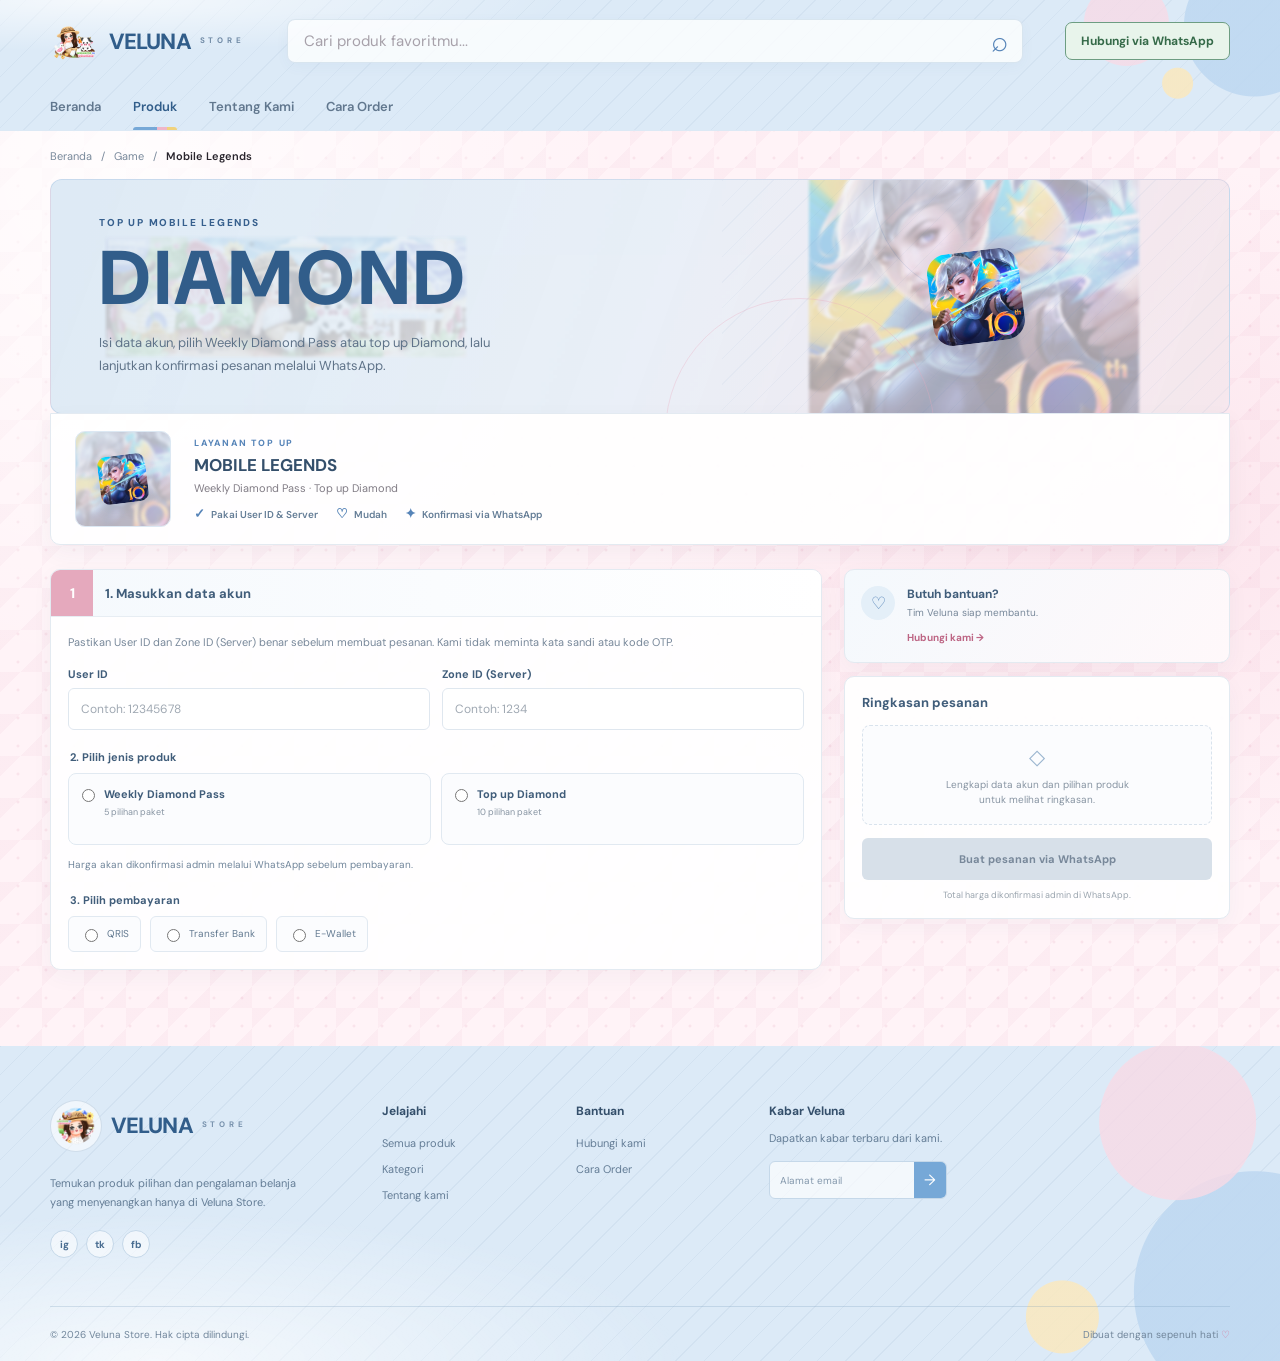
==== commit 7591ed83: "Finallu" ====
--- a/mobile-legends.html
+++ b/mobile-legends.html
@@ -5,6 +5,7 @@
   <meta name="viewport" content="width=device-width, initial-scale=1.0">
   <meta name="description" content="Pesan Weekly Diamond Pass atau top up Diamond Mobile Legends di Veluna Store.">
   <title>Top Up Mobile Legends - Veluna Store</title>
+  <link rel="icon" type="image/png" href="image/iconvelunabulat.png">
   <link rel="preconnect" href="https://fonts.googleapis.com">
   <link rel="preconnect" href="https://fonts.gstatic.com" crossorigin>
   <link href="https://fonts.googleapis.com/css2?family=DM+Sans:wght@400;500;600;700;800&display=swap" rel="stylesheet">
@@ -14,7 +15,7 @@
 <body>
   <header class="site-header">
     <div class="header-top page-width">
-      <a class="brand" href="index.html" aria-label="Veluna Store beranda">VELUNA<span>STORE</span></a>
+      <a class="brand" href="index.html" aria-label="Veluna Store beranda"><img class="brand-mark" src="image/iconveluna.png" alt="">VELUNA<span>STORE</span></a>
       <form class="search" role="search" action="index.html" method="get">
         <label class="sr-only" for="site-search">Cari produk</label>
         <input id="site-search" type="search" name="q" placeholder="Cari produk favoritmu..." autocomplete="off">
@@ -27,9 +28,8 @@
     <nav class="main-nav page-width" aria-label="Navigasi utama">
       <a href="index.html">Beranda</a>
       <a class="active" href="index.html#produk">Produk</a>
-      <a href="index.html#kategori">Kategori</a>
       <a href="index.html#tentang">Tentang Kami</a>
-      <a href="index.html#bantuan">Bantuan</a>
+      <a href="#cara-order" data-order-guide>Cara Order</a>
     </nav>
   </header>
 
@@ -239,7 +239,7 @@
   <footer class="site-footer">
     <div class="footer-main page-width">
       <div class="footer-about">
-        <a class="brand footer-brand" href="index.html">VELUNA<span>STORE</span></a>
+        <a class="brand footer-brand" href="index.html"><img class="brand-mark" src="image/iconvelunabulat.png" alt="">VELUNA<span>STORE</span></a>
         <p>Temukan produk pilihan dan pengalaman belanja yang menyenangkan hanya di Veluna Store.</p>
         <div class="social-links" aria-label="Media sosial"><a href="#" aria-label="Instagram">ig</a><a href="#" aria-label="TikTok">tk</a><a href="#" aria-label="Facebook">fb</a></div>
       </div>
@@ -249,7 +249,7 @@
       </div>
       <div class="footer-column">
         <h2>Bantuan</h2>
-        <a href="https://wa.me/6738386518" target="_blank" rel="noopener noreferrer">Hubungi kami</a><a href="index.html#bantuan">Cara berbelanja</a><a href="index.html#bantuan">FAQ</a>
+        <a href="https://wa.me/6738386518" target="_blank" rel="noopener noreferrer">Hubungi kami</a><a href="#cara-order" data-order-guide>Cara Order</a>
       </div>
       <div class="footer-column newsletter">
         <h2>Kabar Veluna</h2>
@@ -259,6 +259,7 @@
     </div>
     <div class="footer-bottom page-width"><p>© 2026 Veluna Store. Hak cipta dilindungi.</p><p>Dibuat dengan sepenuh hati <span aria-hidden="true">♡</span></p></div>
   </footer>
+  <script src="order-guide.js"></script>
   <script src="mobile-legends.js"></script>
 </body>
 </html>
--- a/style.css
+++ b/style.css
@@ -57,7 +57,8 @@
     repeating-linear-gradient(135deg, rgb(54 95 141 / 5%) 0 1px, transparent 1px 18px);
 }
 .header-top { min-height: 82px; display: flex; align-items: center; gap: 42px; }
-.brand { flex: 0 0 auto; color: #315d8a; font-size: 22px; font-weight: 800; letter-spacing: -.9px; }
+.brand { flex: 0 0 auto; display: inline-flex; align-items: center; gap: 9px; color: #315d8a; font-size: 22px; font-weight: 800; letter-spacing: -.9px; }
+.brand-mark { width: 50px; height: 50px; flex: 0 0 auto; object-fit: contain; }
 .brand span { display: block; margin-top: -3px; color: #718ba6; font-size: 8px; font-weight: 700; letter-spacing: 3.8px; }
 .search { height: 44px; flex: 1; display: flex; border: 1px solid rgb(119 158 194 / 24%); border-radius: 8px; background: rgb(255 255 255 / 78%); box-shadow: 0 4px 14px rgb(65 105 145 / 4%); }
 .search input { width: 100%; padding: 0 16px; border: 0; outline: 0; background: transparent; color: var(--ink); }
@@ -85,7 +86,7 @@
 .button { min-height: 44px; display: inline-flex; align-items: center; justify-content: center; gap: 18px; padding: 0 18px; border-radius: 6px; font-size: 12px; font-weight: 700; }
 .button-light { background: #fff; color: var(--accent-dark); }
 .button span { font-size: 17px; }
-.hero-art { position: absolute; inset: 0 0 0 auto; width: 46%; display: grid; place-items: center; overflow: hidden; border-left: 1px solid rgb(255 255 255 / 10%); background: radial-gradient(circle at 75% 30%, rgb(255 255 255 / 17%), transparent 35%), repeating-linear-gradient(135deg, rgb(255 255 255 / 4%) 0 1px, transparent 1px 18px); }
+.hero-art { position: absolute; inset: 0 0 0 auto; width: 46%; display: grid; place-items: center; overflow: hidden; border-left: 1px solid rgb(255 255 255 / 10%); background-image: linear-gradient(90deg, rgb(48 38 59 / 22%), rgb(48 38 59 / 5%)), url("image/iconvelunabanner.png"); background-position: center; background-size: cover; }
 .hero-art::before { position: absolute; width: 230px; height: 230px; border: 1px solid rgb(255 255 255 / 12%); border-radius: 50%; box-shadow: 0 0 0 28px rgb(255 255 255 / 3%), 0 0 0 58px rgb(255 255 255 / 2%); content: ""; }
 .image-hint { color: rgb(255 255 255 / 42%); font-size: 12px; }
 .hero-badge { position: absolute; top: 54px; right: 65px; width: 110px; height: 110px; display: grid; align-content: center; border: 1px solid rgb(255 255 255 / 36%); border-radius: 50%; color: #eadcf0; font-size: 10px; letter-spacing: 1.5px; text-align: center; transform: rotate(12deg); }
@@ -159,9 +160,16 @@
 .premium-tone-four { background: linear-gradient(135deg, #ece9df, #dbd3bc); }
 
 .promo { min-height: 280px; display: grid; grid-template-columns: 1fr 1fr; margin-top: 72px; overflow: hidden; border-radius: 11px; background: #f0e9f4; transition: transform 240ms ease, box-shadow 240ms ease; }
-.promo:hover { transform: translateY(-4px); box-shadow: 0 16px 32px rgb(42 28 51 / 9%); }
-.promo-art { min-height: 280px; display: grid; place-items: center; background: linear-gradient(145deg, #dfd1e8, #ece5f0); color: #9d8da8; font-size: 11px; }
-.promo-copy { align-self: center; padding: 38px 48px; }
+.promo:hover { box-shadow: 0 16px 32px rgb(42 28 51 / 9%); }
+.promo-art { position: relative; min-height: 280px; display: grid; place-items: center; overflow: hidden; background: radial-gradient(circle at 50% 50%, rgb(255 255 255 / 90%) 0 70px, transparent 71px), linear-gradient(145deg, #dceaf7, #f8e6ed 55%, #f7edcf); }
+.promo-art::before { position: absolute; inset: -35%; background: repeating-linear-gradient(135deg, transparent 0 22px, rgb(255 255 255 / 28%) 22px 24px); content: ""; transform: rotate(-8deg); }
+.promo-art::after { position: absolute; top: 18%; left: 18%; width: 46px; height: 46px; border: 1px solid rgb(255 255 255 / 75%); border-radius: 50%; box-shadow: 360px 125px 0 -7px rgb(255 255 255 / 42%), 280px -45px 0 -15px rgb(255 255 255 / 55%); content: ""; }
+.promo-art img { position: relative; z-index: 1; width: 134px; height: 134px; border: 7px solid rgb(255 255 255 / 72%); border-radius: 50%; object-fit: cover; box-shadow: 0 18px 48px rgb(60 71 105 / 18%); transition: transform 280ms ease; }
+.promo:hover .promo-art img { transform: scale(1.06) rotate(-4deg); }
+.promo-copy { position: relative; z-index: 0; align-self: center; overflow: hidden; padding: 38px 48px; isolation: isolate; }
+.promo-copy::before { position: absolute; z-index: -2; inset: -5px; background: url("image/iconvelunabanner.png") center / cover no-repeat; content: ""; filter: blur(.7px) saturate(.84); opacity: .38; transform: scale(1.02); }
+.promo-copy::after { position: absolute; z-index: -1; inset: 0; background: linear-gradient(110deg, rgb(240 233 244 / 78%), rgb(240 233 244 / 62%)); content: ""; }
+.promo-copy > * { position: relative; }
 .promo h2 { max-width: 400px; line-height: 1.25; }
 .promo-copy > p:not(.eyebrow) { max-width: 405px; margin: 14px 0 21px; color: #77707c; font-size: 13px; line-height: 1.8; }
 .button-dark { background: var(--accent-dark); color: #fff; }
@@ -193,6 +201,7 @@
 }
 .footer-main { display: grid; grid-template-columns: 1.5fr .8fr .8fr .9fr 1.25fr; gap: 35px; padding-top: 54px; padding-bottom: 48px; }
 .footer-brand { color: #315d8a; }
+.footer-brand .brand-mark { width: 52px; height: 52px; padding: 3px; border: 1px solid rgb(106 144 178 / 24%); border-radius: 50%; background: rgb(255 255 255 / 58%); }
 .footer-brand span { color: #7892ad; }
 .footer-about > p, .newsletter > p { max-width: 255px; margin: 17px 0; color: #647d96; font-size: 11px; line-height: 1.8; }
 .social-links { display: flex; gap: 8px; }
@@ -229,6 +238,76 @@
 .method-dialog-close:hover { transform: rotate(90deg); background: #fbe8ef; }
 .method-dialog-content > .eyebrow { margin-bottom: 7px; }
 .method-dialog-content > h2 { margin: 0; color: #365f8d; font-size: 25px; letter-spacing: -.5px; }
+.about-dialog { position: relative; isolation: isolate; width: min(650px, calc(100% - 32px)); max-width: 650px; max-height: calc(100% - 32px); padding: 0; overflow: auto; border: 1px solid rgb(255 255 255 / 85%); border-radius: 22px; background: linear-gradient(145deg, #f8fbff, #fff8fb 62%, #fffdf6); color: var(--ink); box-shadow: 0 28px 90px rgb(39 52 76 / 28%); }
+.about-dialog[open] { animation: about-dialog-enter 260ms cubic-bezier(.2, .75, .25, 1) both; }
+.about-dialog::before { position: absolute; z-index: -1; inset: 0; background: radial-gradient(circle at 100% 0, rgb(197 220 243 / 50%) 0 120px, transparent 121px), radial-gradient(circle at 0 100%, rgb(247 218 231 / 48%) 0 150px, transparent 151px), repeating-linear-gradient(135deg, transparent 0 24px, rgb(86 132 184 / 3%) 24px 25px); content: ""; pointer-events: none; }
+.about-dialog::backdrop { background: rgb(37 45 64 / 48%); backdrop-filter: blur(7px); }
+.about-dialog-content { position: relative; padding: 38px 42px 34px; }
+.about-dialog [hidden] { display: none !important; }
+.about-dialog > .method-dialog-close { z-index: 1; top: 19px; right: 19px; }
+.about-dialog-heading { display: flex; align-items: center; gap: 12px; padding-right: 42px; }
+.about-dialog-heading img { width: 48px; height: 48px; border: 3px solid rgb(255 255 255 / 90%); border-radius: 50%; object-fit: cover; box-shadow: 0 5px 16px rgb(54 95 141 / 13%); }
+.about-dialog-heading .eyebrow { margin: 0; color: #758da7; }
+.about-dialog-content h2 { max-width: 490px; margin: 18px 0 11px; color: #365f8d; font-size: clamp(24px, 4vw, 33px); line-height: 1.2; letter-spacing: -.8px; }
+.about-dialog-story, .about-dialog-note { color: #69798b; font-size: 13px; line-height: 1.8; }
+.about-dialog-story { margin: 0; }
+.about-values { display: grid; grid-template-columns: repeat(3, minmax(0, 1fr)); gap: 10px; margin-top: 21px; }
+.about-values div { min-height: 113px; display: flex; flex-direction: column; align-items: flex-start; gap: 5px; padding: 14px 12px; border: 1px solid rgb(215 228 240 / 85%); border-radius: 13px; background: rgb(255 255 255 / 74%); box-shadow: 0 6px 18px rgb(54 95 141 / 5%); }
+.about-values span { width: 27px; height: 27px; display: grid; place-items: center; border-radius: 9px; background: #eaf2f9; color: #547ca4; font-size: 15px; }
+.about-values strong { color: #405d7b; font-size: 11px; }
+.about-values small { color: #8492a1; font-size: 10px; line-height: 1.45; }
+.about-dialog-note { margin: 17px 0 19px; font-size: 12px; }
+.about-dialog-done { border: 0; cursor: pointer; }
+.about-dialog-done span { font-size: 15px; }
+.about-welcome-page { min-height: 520px; display: flex; flex-direction: column; align-items: center; justify-content: center; padding: 38px 52px 34px; text-align: center; }
+.about-welcome-page[hidden] { display: none; }
+.welcome-art { position: relative; width: 150px; height: 150px; display: grid; place-items: center; margin-bottom: 19px; border: 1px solid rgb(255 255 255 / 90%); border-radius: 50%; background: radial-gradient(circle, rgb(255 255 255 / 92%) 0 42%, rgb(221 235 248 / 74%) 43% 67%, rgb(248 226 235 / 68%) 68%); box-shadow: 0 14px 40px rgb(68 88 122 / 12%), 0 0 0 14px rgb(255 255 255 / 45%); }
+.welcome-art::before, .welcome-art::after { position: absolute; border: 1px solid rgb(106 144 178 / 18%); border-radius: 50%; content: ""; }
+.welcome-art::before { inset: -10px; }
+.welcome-art::after { inset: 10px; border-color: rgb(255 255 255 / 75%); }
+.welcome-art img { position: relative; z-index: 1; width: 94px; height: 94px; border: 5px solid white; border-radius: 50%; object-fit: cover; box-shadow: 0 8px 22px rgb(53 82 114 / 18%); }
+.welcome-spark { position: absolute; z-index: 2; display: grid; place-items: center; border: 1px solid white; border-radius: 50%; background: #fff; box-shadow: 0 5px 16px rgb(53 82 114 / 12%); }
+.welcome-spark-one { top: 4px; right: 3px; width: 34px; height: 34px; color: #b387c4; }
+.welcome-spark-two { bottom: 8px; left: 0; width: 30px; height: 30px; color: #d78da6; font-size: 13px; }
+.about-welcome-page > .eyebrow { margin-bottom: 8px; color: #758da7; }
+.about-welcome-page h2 { margin: 0; color: #365f8d; font-size: clamp(26px, 4vw, 34px); letter-spacing: -.8px; }
+.welcome-message { max-width: 430px; min-height: 52px; margin: 12px 0 17px; color: #69798b; font-size: 13px; line-height: 1.8; }
+.welcome-progress { display: flex; gap: 7px; margin-bottom: 23px; }
+.welcome-progress span { width: 7px; height: 7px; border-radius: 50%; background: #d6dee7; transition: width 180ms ease, background 180ms ease; }
+.welcome-progress span.is-current { width: 22px; border-radius: 8px; background: #6389ae; }
+.welcome-actions { display: flex; flex-direction: column; align-items: center; gap: 13px; }
+.welcome-actions .button { border: 0; cursor: pointer; }
+.welcome-back { padding: 4px; border: 0; background: transparent; color: #71859a; font: inherit; font-size: 11px; cursor: pointer; }
+.welcome-back:hover { color: #365f8d; text-decoration: underline; }
+@keyframes about-dialog-enter { from { opacity: 0; transform: translateY(12px) scale(.98); } to { opacity: 1; transform: translateY(0) scale(1); } }
+@keyframes about-page-enter { from { opacity: 0; transform: translateX(16px); } to { opacity: 1; transform: translateX(0); } }
+.order-guide-dialog { position: relative; isolation: isolate; width: min(620px, calc(100% - 32px)); max-width: 620px; max-height: calc(100% - 32px); padding: 0; overflow: auto; border: 1px solid rgb(255 255 255 / 90%); border-radius: 22px; background: linear-gradient(145deg, #f8fbff, #fff8fb 62%, #fffdf6); color: var(--ink); box-shadow: 0 28px 90px rgb(39 52 76 / 28%); }
+.order-guide-dialog[open] { animation: about-dialog-enter 260ms cubic-bezier(.2, .75, .25, 1) both; }
+.order-guide-dialog::before { position: absolute; z-index: -1; inset: 0; background: radial-gradient(circle at 100% 0, rgb(197 220 243 / 48%) 0 120px, transparent 121px), radial-gradient(circle at 0 100%, rgb(247 218 231 / 48%) 0 150px, transparent 151px), repeating-linear-gradient(135deg, transparent 0 24px, rgb(86 132 184 / 3%) 24px 25px); content: ""; pointer-events: none; }
+.order-guide-dialog::backdrop { background: rgb(37 45 64 / 48%); backdrop-filter: blur(7px); }
+.order-guide-dialog > .method-dialog-close { z-index: 1; top: 19px; right: 19px; }
+.order-guide-content { position: relative; padding: 34px 40px 30px; }
+.order-guide-heading { display: flex; align-items: center; gap: 10px; }
+.order-guide-brand-mark { width: 36px; height: 36px; display: grid; place-items: center; border: 1px solid white; border-radius: 50%; background: linear-gradient(145deg, #e1edf8, #f8e6ed); color: #b16e91; font-size: 19px; }
+.order-guide-heading .eyebrow { margin: 0; color: #758da7; }
+.order-guide-content > h2 { max-width: 460px; margin: 16px 0 3px; color: #365f8d; font-size: clamp(24px, 4vw, 31px); line-height: 1.2; letter-spacing: -.7px; }
+.order-guide-tagline { margin: 0; color: #b07892; font-size: 12px; font-weight: 700; }
+.order-guide-intro { margin: 11px 0 18px; color: #69798b; font-size: 12px; line-height: 1.7; }
+.order-guide-progress { display: grid; grid-template-columns: repeat(5, 1fr); gap: 7px; margin-bottom: 17px; }
+.order-guide-progress span { height: 5px; border-radius: 8px; background: #e0e7ee; transition: background 180ms ease, transform 180ms ease; }
+.order-guide-progress span.is-current { background: linear-gradient(90deg, #6389ae, #c88da8); transform: scaleY(1.35); }
+.order-guide-step { min-height: 180px; padding: 22px 23px; border: 1px solid rgb(215 228 240 / 90%); border-radius: 16px; background: rgb(255 255 255 / 76%); box-shadow: 0 8px 24px rgb(54 95 141 / 6%); }
+.order-guide-step-icon { width: 46px; height: 46px; display: grid; place-items: center; border-radius: 14px; background: linear-gradient(145deg, #e8f1fa, #f9e8ef); font-size: 24px; }
+.order-guide-step-count { margin: 14px 0 4px; color: #8a9caf; font-size: 9px; font-weight: 800; letter-spacing: 1px; }
+.order-guide-step-title { margin: 0; color: #405d7b; font-size: 19px; }
+.order-guide-step-copy { margin: 8px 0 0; color: #718092; font-size: 12px; line-height: 1.75; }
+.order-guide-security { margin: 14px 0; padding: 11px 13px; border-left: 3px solid #d5aac0; border-radius: 0 9px 9px 0; background: rgb(248 238 243 / 78%); color: #786978; font-size: 10px; line-height: 1.65; }
+.order-guide-security strong { color: #78546a; }
+.order-guide-actions { display: flex; align-items: center; justify-content: space-between; gap: 12px; }
+.order-guide-actions .button { border: 0; cursor: pointer; }
+.order-guide-previous { padding: 10px 0; border: 0; background: transparent; color: #617990; font: inherit; font-size: 11px; font-weight: 700; cursor: pointer; }
+.order-guide-previous:disabled { opacity: .38; cursor: default; }
+.order-guide-actions .button span { font-size: 15px; }
 .method-dialog-intro { margin: 8px 0 20px; color: #78889a; font-size: 12px; }
 .roblox-method-options { display: grid; gap: 10px; }
 .roblox-method-option { min-height: 75px; display: grid; grid-template-columns: 42px minmax(0, 1fr) 18px; align-items: center; gap: 12px; padding: 12px; border: 1px solid #e1e9f1; border-radius: 10px; background: linear-gradient(110deg, rgb(248 251 254 / 93%), rgb(255 255 255 / 92%)), url("image/iconroblox.png") no-repeat right 8px center / 62px; transition: transform 180ms ease, border-color 180ms ease, box-shadow 180ms ease; }
@@ -259,7 +338,8 @@
 @media (max-width: 600px) {
   .page-width { width: calc(100% - 32px); }
   .header-top { min-height: 72px; flex-wrap: wrap; gap: 12px; padding-block: 12px; }
-  .brand { font-size: 20px; }
+  .brand { gap: 7px; font-size: 20px; }
+  .brand-mark { width: 42px; height: 42px; }
   .header-actions { gap: 12px; margin-left: auto; font-size: 11px; }
   .whatsapp-link { min-height: 36px; padding-inline: 11px; font-size: 10px; }
   .search { order: 2; flex-basis: 100%; height: 40px; }
@@ -267,13 +347,14 @@
   .main-nav::-webkit-scrollbar { display: none; }
   .main-nav a { flex: 0 0 auto; font-size: 11px; }
   .hero { min-height: 370px; margin-top: 18px; align-items: flex-start; }
-  .hero-slide { min-height: 370px; align-items: flex-start; }
-  .hero-copy { width: 100%; padding: 36px 25px 65px; }
+  .hero-slide { min-height: 370px; align-items: flex-start; background: #46344f; }
+  .hero-copy { z-index: 2; width: 100%; padding: 36px 25px 65px; }
   .hero h1 { font-size: 34px; }
   .hero-description { max-width: 330px; font-size: 12px; }
-  .hero-art { inset: auto 0 0 auto; width: 40%; height: 105px; border: 0; }
-  .hero-art .image-hint { font-size: 9px; }
-  .hero-badge { top: 15px; right: 18px; width: 65px; height: 65px; font-size: 7px; }
+  .hero-art { z-index: 0; inset: 0; width: 100%; height: 100%; border: 0; background: none; }
+  .hero-art::before { inset: -8px; width: auto; height: auto; border: 0; border-radius: 0; background: url("image/iconvelunabanner.png") center 54% / cover no-repeat; box-shadow: none; content: ""; filter: blur(1.5px) saturate(.82); opacity: .7; transform: scale(1.03); }
+  .hero-art::after { position: absolute; inset: 0; background: linear-gradient(90deg, rgb(48 38 59 / 78%), rgb(48 38 59 / 54%) 58%, rgb(48 38 59 / 26%)); content: ""; }
+  .hero-badge { z-index: 1; top: auto; right: 17px; bottom: 17px; width: 65px; height: 65px; font-size: 7px; }
   .hero-badge strong { font-size: 10px; }
   .hero-dots { bottom: 23px; left: 25px; }
   .method-dialog-content { padding: 25px 20px 20px; }
@@ -296,7 +377,27 @@
   .product-category { font-size: 8px; }
   .promo { grid-template-columns: 1fr; margin-top: 54px; }
   .promo-art { min-height: 160px; }
+  .promo-art img { width: 106px; height: 106px; }
   .promo-copy { padding: 26px 23px 30px; }
+  .about-dialog-content { padding: 30px 22px 23px; }
+  .about-dialog-heading img { width: 40px; height: 40px; }
+  .about-dialog-content h2 { max-width: 360px; margin-top: 15px; font-size: 25px; }
+  .about-dialog-story { font-size: 12px; }
+  .about-values { grid-template-columns: 1fr; gap: 8px; margin-top: 16px; }
+  .about-values div { min-height: 0; display: grid; grid-template-columns: 30px 1fr; align-items: center; gap: 2px 9px; padding: 10px; }
+  .about-values span { grid-row: 1 / span 2; }
+  .about-dialog-note { margin-block: 14px; font-size: 11px; }
+  .order-guide-content { padding: 30px 21px 22px; }
+  .order-guide-content > h2 { max-width: 300px; margin-top: 14px; font-size: 25px; }
+  .order-guide-intro { font-size: 11px; }
+  .order-guide-step { min-height: 190px; padding: 17px; }
+  .order-guide-step-title { font-size: 17px; }
+  .order-guide-step-copy { font-size: 11px; }
+  .order-guide-security { font-size: 9px; }
+  .about-welcome-page { min-height: 440px; padding: 28px 22px 24px; }
+  .welcome-art { width: 125px; height: 125px; margin-bottom: 17px; }
+  .welcome-art img { width: 80px; height: 80px; }
+  .welcome-message { min-height: 70px; font-size: 12px; }
   .article-grid { grid-template-columns: 1fr; gap: 12px; }
   .article-card { display: grid; grid-template-columns: 35% 1fr; }
   .article-image { min-height: 145px; font-size: 9px; text-align: center; }
--- a/roblox.css
+++ b/roblox.css
@@ -5,6 +5,7 @@
 
 .roblox-banner { position: relative; min-height: 235px; display: flex; align-items: center; overflow: hidden; border: 1px solid rgb(86 132 184 / 17%); border-radius: 12px; background: linear-gradient(110deg, #dceaf7 0%, #e8eef8 50%, #f8e6ed 100%); isolation: isolate; }
 .roblox-banner::before { position: absolute; z-index: -1; inset: -16px; background: linear-gradient(110deg, rgb(220 234 247 / 58%), rgb(232 238 248 / 55%) 50%, rgb(248 230 237 / 58%)), url("image/iconroblox.png") no-repeat 88% 50% / 280px; content: ""; filter: blur(1px) saturate(.78); opacity: .72; }
+.roblox-banner::after { position: absolute; z-index: -1; inset: -12px; background: url("image/iconvelunabanner.png") no-repeat left 8% center / 360px auto; content: ""; filter: blur(1.5px) saturate(.68); opacity: .2; }
 .vilog-banner { background: linear-gradient(110deg, #e6e9f8 0%, #e9eef8 50%, #f8e6ed 100%); }
 .vilog-banner .roblox-symbol { color: #806da7; }
 .vilog-cover { background: linear-gradient(145deg, #e8e8f7, #f8e9ef); }
@@ -30,6 +31,7 @@
 .game-cover .image-label { position: absolute; right: 3px; bottom: 5px; left: 3px; color: #8193a6; font-size: 7px; text-align: center; }
 .ml-banner { background: linear-gradient(110deg, #dceaf7 0%, #e8eff8 50%, #f8e6ed 100%); }
 .ml-banner::before { background-image: linear-gradient(110deg, rgb(220 234 247 / 56%), rgb(232 239 248 / 52%) 50%, rgb(248 230 237 / 56%)), url("image/iconml.png"); background-position: center, 88% 50%; background-size: auto, 330px; filter: blur(1.5px) saturate(.72); opacity: .76; }
+.ml-banner::after { background-position: left 8% center; }
 .ml-page-mark { width: 92px; height: 92px; border-radius: 24px; font-size: 31px; }
 .ml-page-mark.game-logo { border-radius: 20px; box-shadow: 0 14px 35px rgb(54 95 141 / 15%); }
 .ml-game-cover { background: linear-gradient(145deg, #e0edf8, #f8e9ef); }
@@ -189,6 +191,7 @@
   .roblox-banner h1 { font-size: 47px; }
   .roblox-banner-copy > p:last-child { max-width: 250px; font-size: 11px; }
   .roblox-banner-art { width: 36%; }
+  .roblox-banner::after { background-position: left 12% center; background-size: 300px auto; opacity: .16; }
   .roblox-banner-art .roblox-symbol { width: 72px; height: 72px; border-radius: 19px; font-size: 42px; }
   .roblox-banner-art .image-label { max-width: 95px; font-size: 8px; text-align: center; }
   .game-overview { gap: 13px; padding: 13px; }
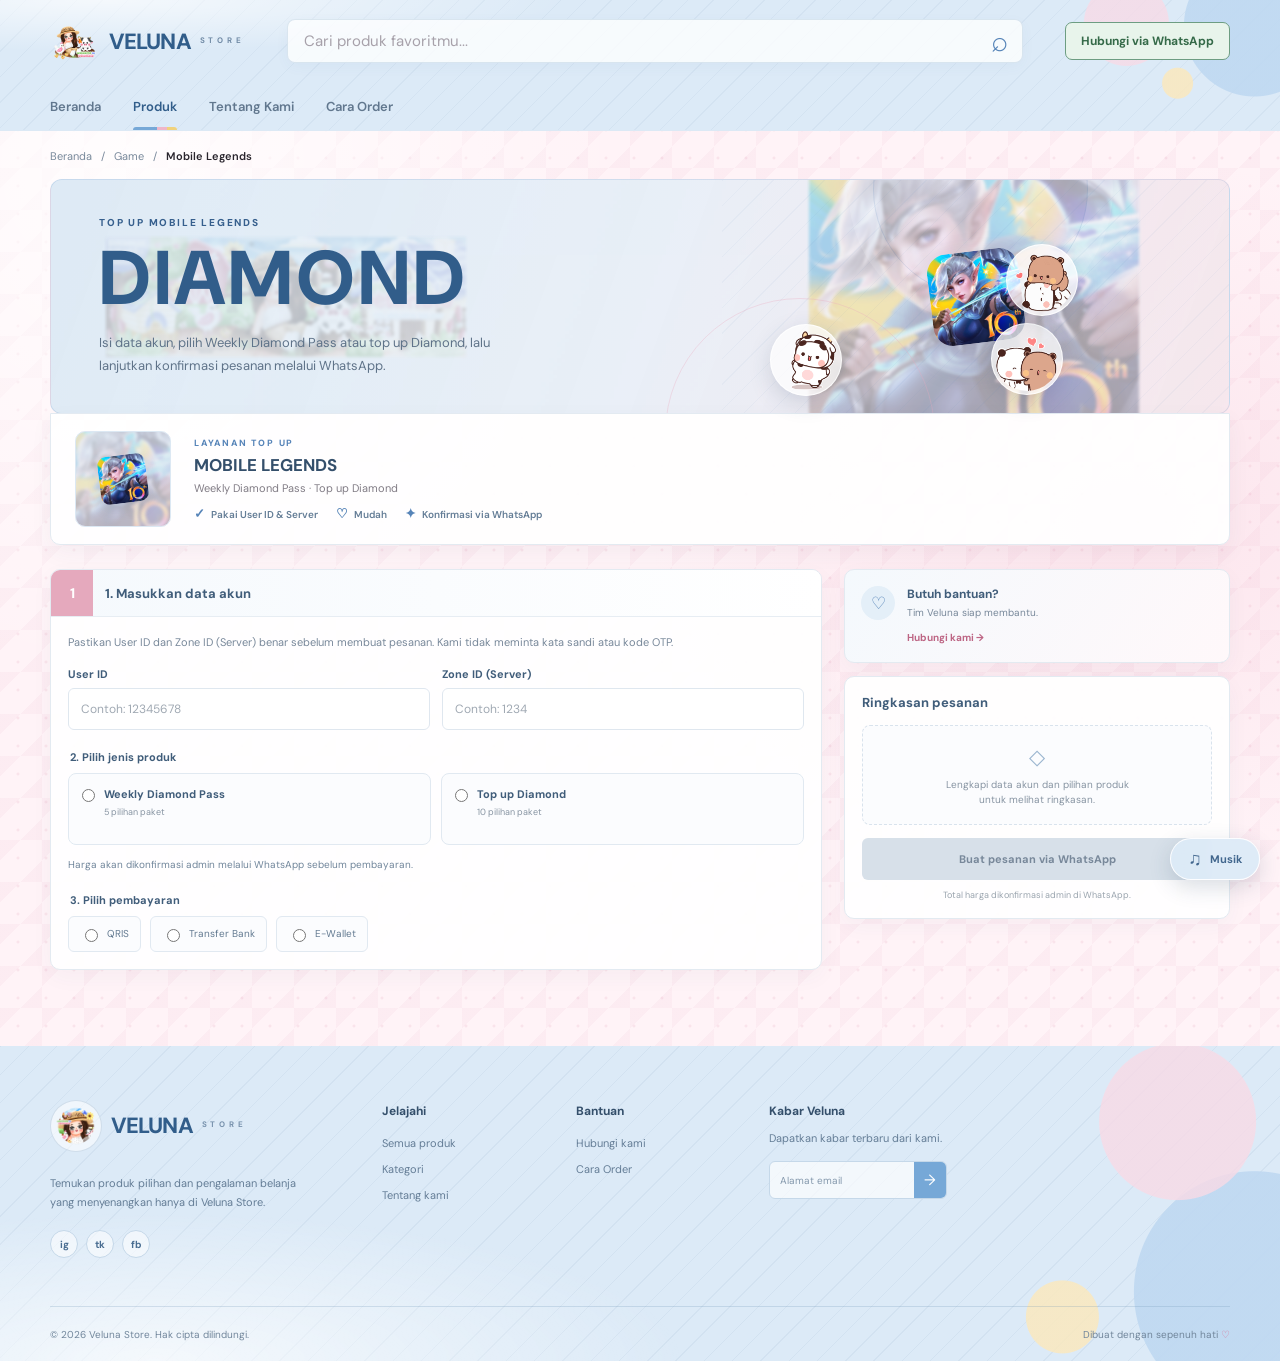
==== commit 2cb1cc98: "create animation loading, emot and music" ====
--- a/mobile-legends.html
+++ b/mobile-legends.html
@@ -13,6 +13,12 @@
   <link rel="stylesheet" href="roblox.css">
 </head>
 <body>
+  <div class="site-loader" data-site-loader role="status" aria-label="Memuat Veluna Store">
+    <div class="site-loader-content">
+      <span class="site-loader-spinner"><img data-site-loader-icon alt=""></span>
+      <p class="site-loader-text">Menyiapkan pengalaman Veluna...</p>
+    </div>
+  </div>
   <header class="site-header">
     <div class="header-top page-width">
       <a class="brand" href="index.html" aria-label="Veluna Store beranda"><img class="brand-mark" src="image/iconveluna.png" alt="">VELUNA<span>STORE</span></a>
@@ -259,6 +265,8 @@
     </div>
     <div class="footer-bottom page-width"><p>© 2026 Veluna Store. Hak cipta dilindungi.</p><p>Dibuat dengan sepenuh hati <span aria-hidden="true">♡</span></p></div>
   </footer>
+  <script src="site-loader.js"></script>
+  <script src="music-player.js"></script>
   <script src="order-guide.js"></script>
   <script src="mobile-legends.js"></script>
 </body>
--- a/style.css
+++ b/style.css
@@ -35,6 +35,28 @@
   font-size: 15px;
   -webkit-font-smoothing: antialiased;
 }
+
+.site-loader { position: fixed; z-index: 9999; inset: 0; display: grid; place-items: center; background-color: #dceaf7; background-image: radial-gradient(ellipse at 8% 0%, rgb(255 255 255 / 70%), transparent 29rem), radial-gradient(circle at 88% 18%, rgb(248 218 230 / 58%) 0 42px, transparent 43px), radial-gradient(circle at 92% 64%, rgb(250 232 190 / 62%) 0 15px, transparent 16px), repeating-linear-gradient(135deg, rgb(54 95 141 / 5%) 0 1px, transparent 1px 18px); opacity: 1; visibility: visible; transition: opacity 260ms ease, visibility 260ms ease; }
+.site-loader.is-hidden { opacity: 0; visibility: hidden; pointer-events: none; }
+.site-loader-content { display: grid; justify-items: center; gap: 18px; }
+.site-loader-spinner { position: relative; width: 94px; height: 94px; display: grid; place-items: center; border: 5px solid rgb(54 95 141 / 20%); border-right-color: #5684b8; border-top-color: #5684b8; border-radius: 50%; animation: site-spinner .85s linear infinite; }
+.site-loader-spinner img { position: absolute; width: 62px; height: 62px; border-radius: 50%; object-fit: contain; animation: site-spinner-reverse .85s linear infinite; }
+.site-loader-text { margin: 0; color: #42678e; font-size: 12px; font-weight: 700; letter-spacing: 1.1px; }
+@keyframes site-spinner { to { transform: rotate(360deg); } }
+@keyframes site-spinner-reverse { to { transform: rotate(-360deg); } }
+.floating-stickers { position: fixed; z-index: 20; inset: 0; overflow: hidden; pointer-events: none; }
+.floating-sticker { position: absolute; width: 72px; height: 72px; display: grid; place-items: center; padding: 3px; border: 1px solid rgb(255 255 255 / 82%); border-radius: 50%; background: rgb(255 255 255 / 72%); box-shadow: 0 7px 22px rgb(46 73 100 / 17%); cursor: pointer; pointer-events: auto; opacity: 1; transition: opacity 260ms ease, transform 260ms ease, box-shadow 180ms ease; will-change: left, top, opacity, transform; }
+.floating-sticker:hover { transform: scale(1.1); box-shadow: 0 10px 28px rgb(46 73 100 / 24%); }
+.floating-sticker img { width: 100%; height: 100%; border-radius: 50%; object-fit: contain; }
+.floating-sticker.is-fading { opacity: 0; transform: scale(.45); pointer-events: none; }
+.floating-controls { position: fixed; z-index: 25; right: 20px; bottom: 20px; display: flex; align-items: center; gap: 9px; }
+.music-control { position: relative; min-width: 90px; min-height: 42px; display: inline-flex; align-items: center; justify-content: center; gap: 8px; padding: 0 14px; border: 1px solid rgb(255 255 255 / 90%); border-radius: 24px; background: rgb(220 234 247 / 94%); box-shadow: 0 7px 22px rgb(46 73 100 / 18%); color: #42678e; font-size: 11px; font-weight: 700; cursor: pointer; backdrop-filter: blur(8px); transition: transform 180ms ease, box-shadow 180ms ease, background 180ms ease; }
+.music-control:hover { transform: translateY(-2px); box-shadow: 0 10px 26px rgb(46 73 100 / 24%); }
+.music-control-icon { font-size: 18px; line-height: 1; }
+.music-control.is-playing .music-control-icon { animation: music-note 1.2s ease-in-out infinite alternate; }
+.whatsapp-link.is-floating { min-height: 42px; border-color: rgb(255 255 255 / 90%); border-radius: 24px; background: rgb(232 244 235 / 96%); box-shadow: 0 7px 22px rgb(46 73 100 / 18%); font-size: 11px; backdrop-filter: blur(8px); }
+.whatsapp-link.is-floating:hover { box-shadow: 0 10px 26px rgb(46 73 100 / 24%); }
+@keyframes music-note { to { transform: rotate(16deg) scale(1.12); } }
 
 a { color: inherit; text-decoration: none; }
 button, input { font: inherit; }
@@ -412,4 +434,13 @@
 @media (prefers-reduced-motion: reduce) {
   *, *::before, *::after { scroll-behavior: auto !important; transition-duration: .01ms !important; animation-duration: .01ms !important; animation-iteration-count: 1 !important; }
   .hero-track { transition: none; }
-}
+  .site-loader-spinner, .site-loader-spinner img { animation-duration: 1.8s !important; }
+  .floating-sticker { transition: opacity 260ms ease, transform 260ms ease, box-shadow 180ms ease; }
+}
+
+@media (max-width: 600px) {
+  .floating-sticker { width: 54px; height: 54px; }
+  .floating-controls { right: 12px; bottom: 12px; gap: 7px; }
+  .music-control { min-width: 76px; min-height: 38px; padding-inline: 11px; }
+  .whatsapp-link.is-floating { min-height: 38px; padding-inline: 11px; font-size: 10px; }
+}
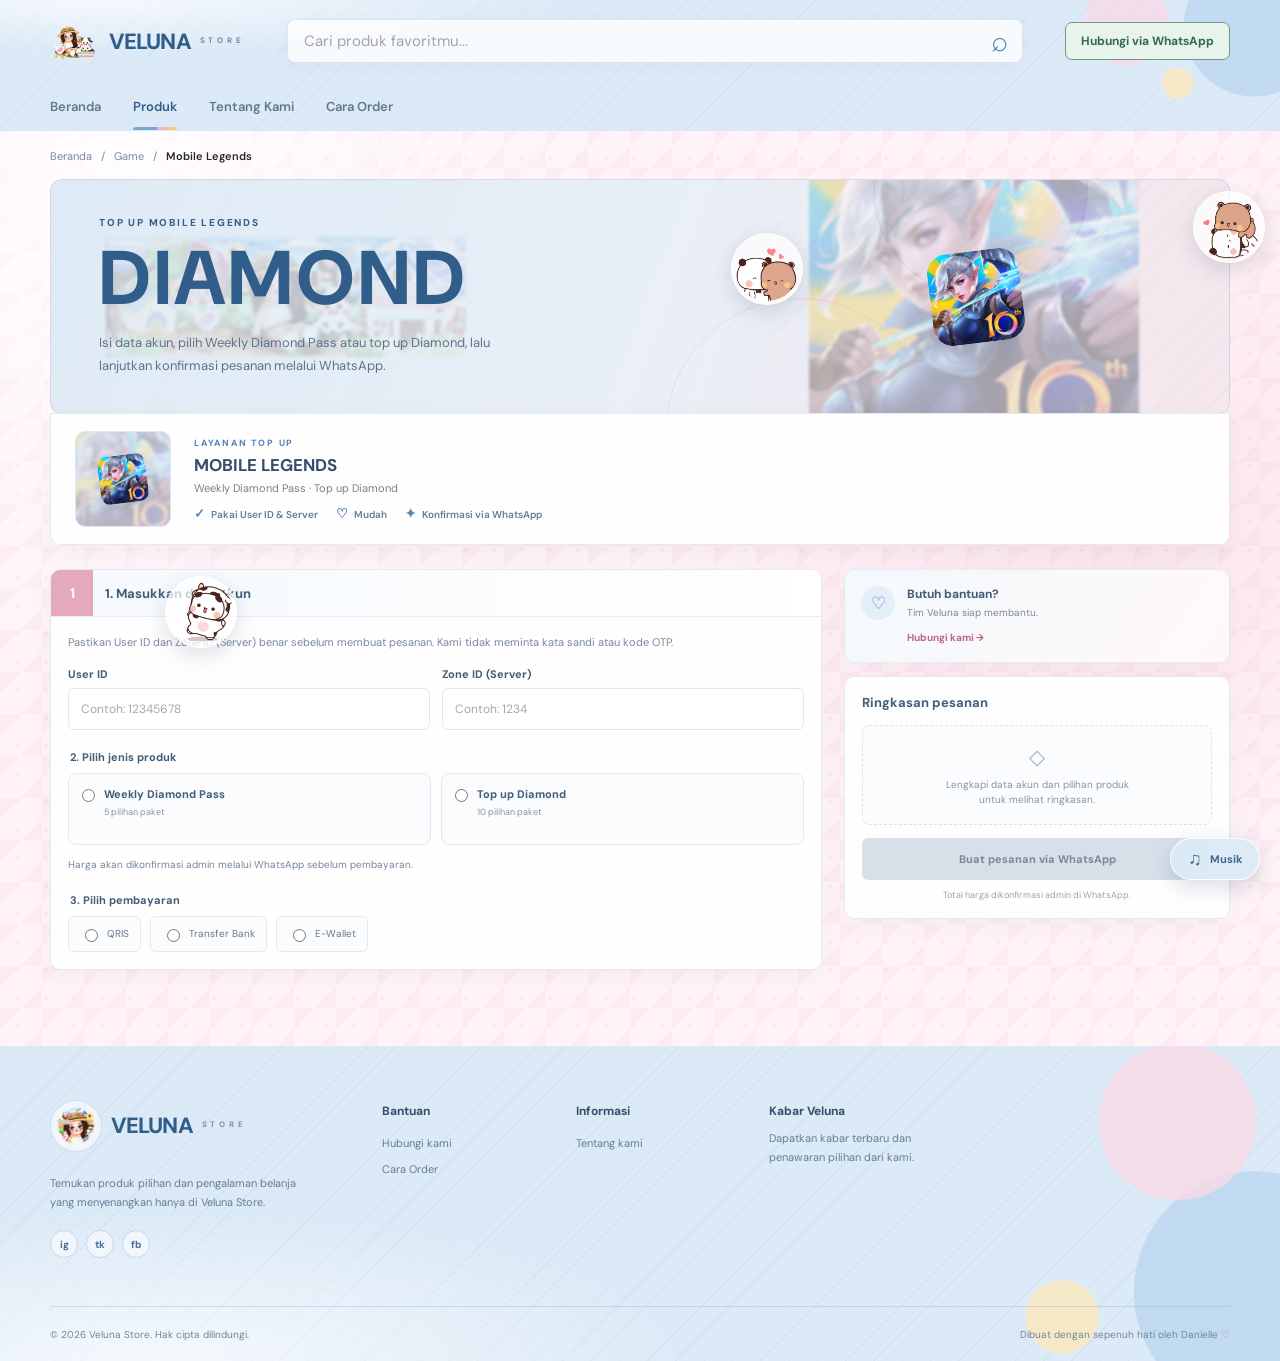
==== commit 10892ed3: "footer menyesuaikan" ====
--- a/mobile-legends.html
+++ b/mobile-legends.html
@@ -242,28 +242,27 @@
     </div>
   </dialog>
 
-  <footer class="site-footer">
+  <footer class="site-footer" id="tentang">
     <div class="footer-main page-width">
       <div class="footer-about">
-        <a class="brand footer-brand" href="index.html"><img class="brand-mark" src="image/iconvelunabulat.png" alt="">VELUNA<span>STORE</span></a>
+        <a class="brand footer-brand" href="#"><img class="brand-mark" src="image/iconvelunabulat.png" alt="">VELUNA<span>STORE</span></a>
         <p>Temukan produk pilihan dan pengalaman belanja yang menyenangkan hanya di Veluna Store.</p>
-        <div class="social-links" aria-label="Media sosial"><a href="#" aria-label="Instagram">ig</a><a href="#" aria-label="TikTok">tk</a><a href="#" aria-label="Facebook">fb</a></div>
-      </div>
-      <div class="footer-column">
-        <h2>Jelajahi</h2>
-        <a href="index.html#produk">Semua produk</a><a href="index.html#kategori">Kategori</a><a href="index.html#tentang">Tentang kami</a>
+        <div class="social-links" aria-label="Media sosial"><a href="https://www.instagram.com/velunaidd/" aria-label="Instagram">ig</a><a href="https://www.tiktok.com/@velunaid?lang=id-ID" aria-label="TikTok">tk</a><a href="https://www.facebook.com/share/1DvF4zoCWN/" aria-label="Facebook">fb</a></div>
       </div>
       <div class="footer-column">
         <h2>Bantuan</h2>
         <a href="https://wa.me/6738386518" target="_blank" rel="noopener noreferrer">Hubungi kami</a><a href="#cara-order" data-order-guide>Cara Order</a>
       </div>
-      <div class="footer-column newsletter">
+      <div class="footer-column">
+        <h2>Informasi</h2>
+        <a href="#">Tentang kami</a>
+      </div>
+      <div class="footer-column newsletter" id="bantuan">
         <h2>Kabar Veluna</h2>
-        <p>Dapatkan kabar terbaru dari kami.</p>
-        <form><label class="sr-only" for="email">Alamat email</label><input id="email" type="email" placeholder="Alamat email"><button type="submit" aria-label="Daftar">→</button></form>
-      </div>
-    </div>
-    <div class="footer-bottom page-width"><p>© 2026 Veluna Store. Hak cipta dilindungi.</p><p>Dibuat dengan sepenuh hati <span aria-hidden="true">♡</span></p></div>
+        <p>Dapatkan kabar terbaru dan penawaran pilihan dari kami.</p>
+      </div>
+    </div>
+    <div class="footer-bottom page-width"><p>© 2026 Veluna Store. Hak cipta dilindungi.</p><p>Dibuat dengan sepenuh hati oleh Danielle <span aria-hidden="true">♡</span></p></div>
   </footer>
   <script src="site-loader.js"></script>
   <script src="music-player.js"></script>
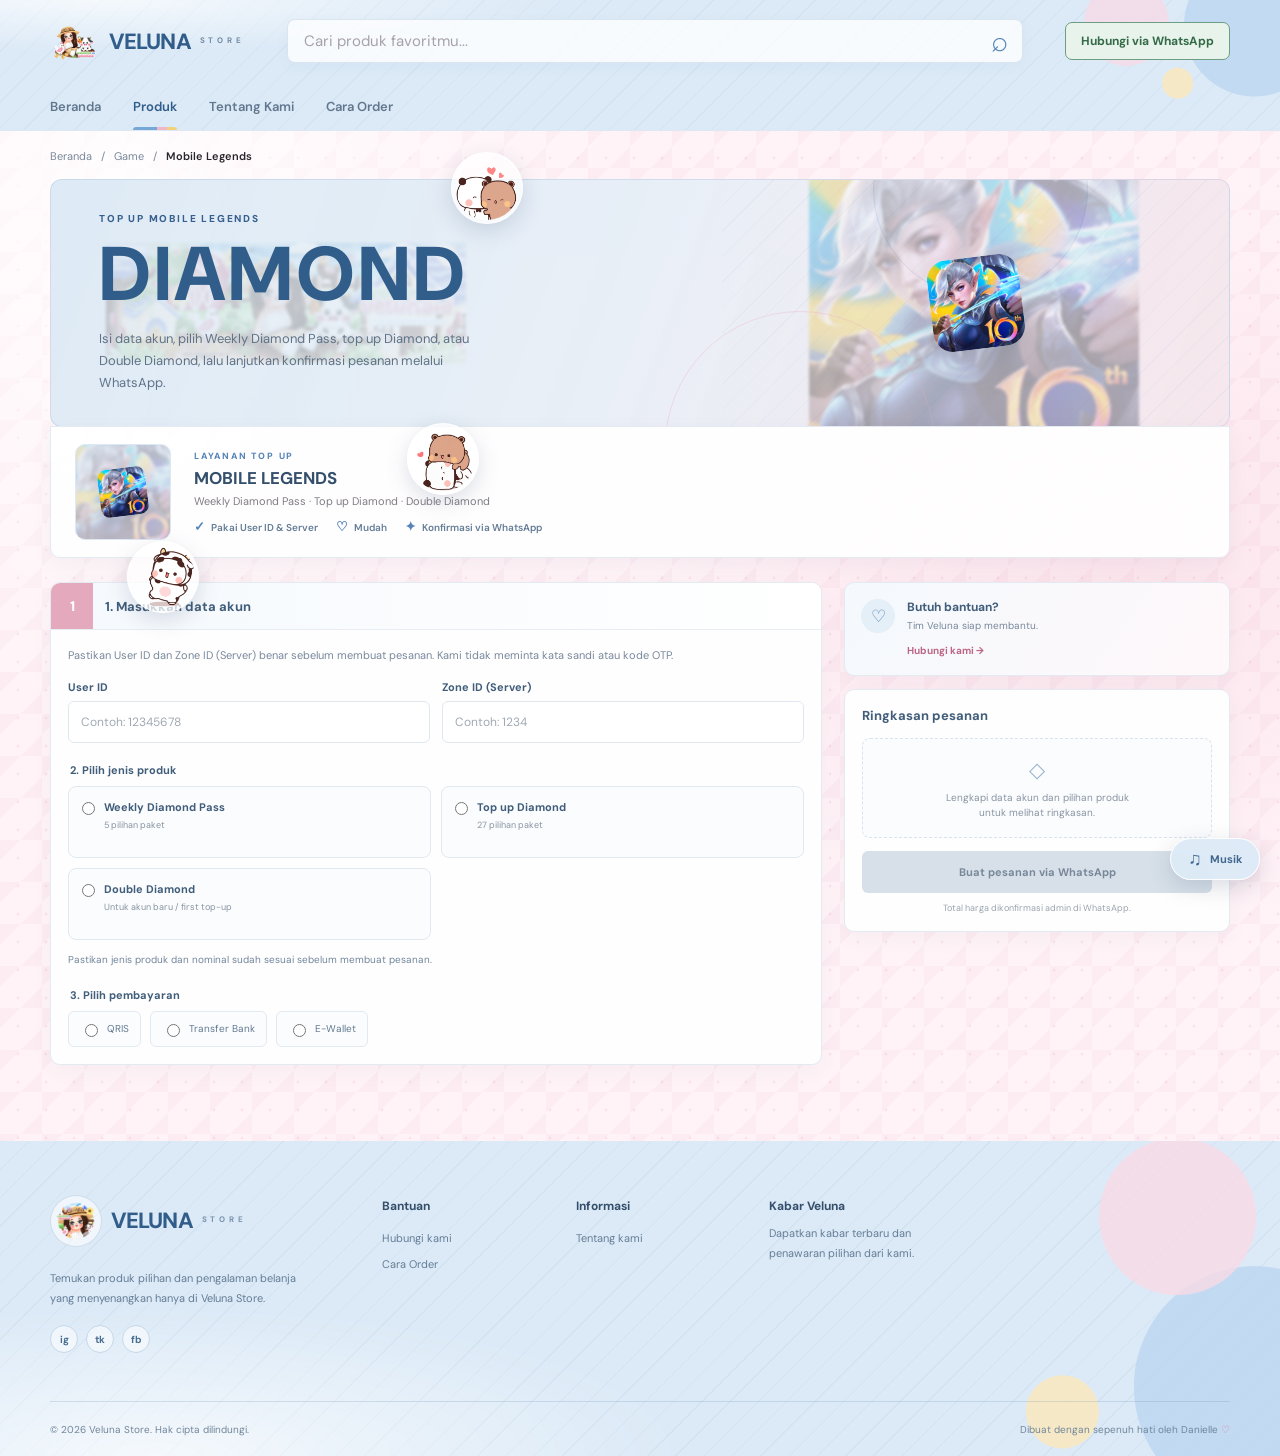
==== commit a6f05e0c: "update PL ML" ====
--- a/mobile-legends.html
+++ b/mobile-legends.html
@@ -51,7 +51,7 @@
         <div class="roblox-banner-copy">
           <p class="eyebrow">TOP UP MOBILE LEGENDS</p>
           <h1>DIAMOND</h1>
-          <p>Isi data akun, pilih Weekly Diamond Pass atau top up Diamond, lalu lanjutkan konfirmasi pesanan melalui WhatsApp.</p>
+          <p>Isi data akun, pilih Weekly Diamond Pass, top up Diamond, atau Double Diamond, lalu lanjutkan konfirmasi pesanan melalui WhatsApp.</p>
         </div>
         <div class="roblox-banner-art">
           <img class="game-mark ml-page-mark game-logo" src="image/iconml.png" alt="Ikon Mobile Legends">
@@ -67,7 +67,7 @@
         <div class="game-overview-copy">
           <p class="eyebrow">LAYANAN TOP UP</p>
           <h2 id="game-title">Mobile Legends</h2>
-          <p class="publisher">Weekly Diamond Pass · Top up Diamond</p>
+          <p class="publisher">Weekly Diamond Pass · Top up Diamond · Double Diamond</p>
           <div class="service-points">
             <span><b aria-hidden="true">✓</b> Pakai User ID & Server</span>
             <span><b aria-hidden="true">♡</b> Mudah</span>
@@ -104,7 +104,11 @@
                 </label>
                 <label class="ml-product-option">
                   <input type="radio" name="ml-product-type" value="Top up Diamond" data-ml-product>
-                  <span><strong>Top up Diamond</strong><small>10 pilihan paket</small></span>
+                  <span><strong>Top up Diamond</strong><small>27 pilihan paket</small></span>
+                </label>
+                <label class="ml-product-option">
+                  <input type="radio" name="ml-product-type" value="Double Diamond" data-ml-product>
+                  <span><strong>Double Diamond</strong><small>Untuk akun baru / first top-up</small></span>
                 </label>
               </div>
             </fieldset>
@@ -112,20 +116,20 @@
             <section class="ml-package-section" data-package-section="Weekly Diamond Pass" hidden>
               <h3>Pilih paket Weekly Diamond Pass</h3>
               <div class="nominal-grid ml-package-grid">
-                <button class="nominal-option ml-package-option" type="button" data-ml-package data-package-name="1x Weekly Diamond Pass">
-                  <span class="robux-icon ml-package-icon" aria-hidden="true">W</span><span class="nominal-details"><strong>1x Weekly Diamond Pass</strong><small>Weekly Diamond Pass</small></span><b class="nominal-price">Harga menyusul</b>
-                </button>
-                <button class="nominal-option ml-package-option" type="button" data-ml-package data-package-name="2x Weekly Diamond Pass">
-                  <span class="robux-icon ml-package-icon" aria-hidden="true">W</span><span class="nominal-details"><strong>2x Weekly Diamond Pass</strong><small>Weekly Diamond Pass</small></span><b class="nominal-price">Harga menyusul</b>
-                </button>
-                <button class="nominal-option ml-package-option" type="button" data-ml-package data-package-name="3x Weekly Diamond Pass">
-                  <span class="robux-icon ml-package-icon" aria-hidden="true">W</span><span class="nominal-details"><strong>3x Weekly Diamond Pass</strong><small>Weekly Diamond Pass</small></span><b class="nominal-price">Harga menyusul</b>
-                </button>
-                <button class="nominal-option ml-package-option" type="button" data-ml-package data-package-name="4x Weekly Diamond Pass">
-                  <span class="robux-icon ml-package-icon" aria-hidden="true">W</span><span class="nominal-details"><strong>4x Weekly Diamond Pass</strong><small>Weekly Diamond Pass</small></span><b class="nominal-price">Harga menyusul</b>
-                </button>
-                <button class="nominal-option ml-package-option" type="button" data-ml-package data-package-name="5x Weekly Diamond Pass">
-                  <span class="robux-icon ml-package-icon" aria-hidden="true">W</span><span class="nominal-details"><strong>5x Weekly Diamond Pass</strong><small>Weekly Diamond Pass</small></span><b class="nominal-price">Harga menyusul</b>
+                <button class="nominal-option ml-package-option" type="button" data-ml-package data-package-name="WDP" data-price="31500">
+                  <span class="robux-icon ml-package-icon" aria-hidden="true">W</span><span class="nominal-details"><strong>WDP</strong><small>Weekly Diamond Pass</small></span><b class="nominal-price">Rp 31.500</b>
+                </button>
+                <button class="nominal-option ml-package-option" type="button" data-ml-package data-package-name="WDP 2x" data-price="64000">
+                  <span class="robux-icon ml-package-icon" aria-hidden="true">W</span><span class="nominal-details"><strong>WDP 2x</strong><small>Weekly Diamond Pass</small></span><b class="nominal-price">Rp 64.000</b>
+                </button>
+                <button class="nominal-option ml-package-option" type="button" data-ml-package data-package-name="WDP 3x" data-price="95000">
+                  <span class="robux-icon ml-package-icon" aria-hidden="true">W</span><span class="nominal-details"><strong>WDP 3x</strong><small>Weekly Diamond Pass</small></span><b class="nominal-price">Rp 95.000</b>
+                </button>
+                <button class="nominal-option ml-package-option" type="button" data-ml-package data-package-name="WDP 4x" data-price="127000">
+                  <span class="robux-icon ml-package-icon" aria-hidden="true">W</span><span class="nominal-details"><strong>WDP 4x</strong><small>Weekly Diamond Pass</small></span><b class="nominal-price">Rp 127.000</b>
+                </button>
+                <button class="nominal-option ml-package-option" type="button" data-ml-package data-package-name="WDP 5x" data-price="158500">
+                  <span class="robux-icon ml-package-icon" aria-hidden="true">W</span><span class="nominal-details"><strong>WDP 5x</strong><small>Weekly Diamond Pass</small></span><b class="nominal-price">Rp 158.500</b>
                 </button>
               </div>
             </section>
@@ -133,39 +137,109 @@
             <section class="ml-package-section" data-package-section="Top up Diamond" hidden>
               <h3>Pilih paket Diamond</h3>
               <div class="nominal-grid ml-package-grid">
-                <button class="nominal-option ml-package-option" type="button" data-ml-package data-package-name="5 Diamond">
-                  <span class="robux-icon ml-package-icon" aria-hidden="true">D</span><span class="nominal-details"><strong>5 Diamond</strong><small>Top up Diamond</small></span><b class="nominal-price">Harga menyusul</b>
-                </button>
-                <button class="nominal-option ml-package-option" type="button" data-ml-package data-package-name="11 Diamond">
-                  <span class="robux-icon ml-package-icon" aria-hidden="true">D</span><span class="nominal-details"><strong>11 Diamond</strong><small>Top up Diamond</small></span><b class="nominal-price">Harga menyusul</b>
-                </button>
-                <button class="nominal-option ml-package-option" type="button" data-ml-package data-package-name="22 Diamond">
-                  <span class="robux-icon ml-package-icon" aria-hidden="true">D</span><span class="nominal-details"><strong>22 Diamond</strong><small>Top up Diamond</small></span><b class="nominal-price">Harga menyusul</b>
-                </button>
-                <button class="nominal-option ml-package-option" type="button" data-ml-package data-package-name="56 Diamond">
-                  <span class="robux-icon ml-package-icon" aria-hidden="true">D</span><span class="nominal-details"><strong>56 Diamond</strong><small>Top up Diamond</small></span><b class="nominal-price">Harga menyusul</b>
-                </button>
-                <button class="nominal-option ml-package-option" type="button" data-ml-package data-package-name="112 Diamond">
-                  <span class="robux-icon ml-package-icon" aria-hidden="true">D</span><span class="nominal-details"><strong>112 Diamond</strong><small>Top up Diamond</small></span><b class="nominal-price">Harga menyusul</b>
-                </button>
-                <button class="nominal-option ml-package-option" type="button" data-ml-package data-package-name="172 Diamond">
-                  <span class="robux-icon ml-package-icon" aria-hidden="true">D</span><span class="nominal-details"><strong>172 Diamond</strong><small>Top up Diamond</small></span><b class="nominal-price">Harga menyusul</b>
-                </button>
-                <button class="nominal-option ml-package-option" type="button" data-ml-package data-package-name="257 Diamond">
-                  <span class="robux-icon ml-package-icon" aria-hidden="true">D</span><span class="nominal-details"><strong>257 Diamond</strong><small>Top up Diamond</small></span><b class="nominal-price">Harga menyusul</b>
-                </button>
-                <button class="nominal-option ml-package-option" type="button" data-ml-package data-package-name="344 Diamond">
-                  <span class="robux-icon ml-package-icon" aria-hidden="true">D</span><span class="nominal-details"><strong>344 Diamond</strong><small>Top up Diamond</small></span><b class="nominal-price">Harga menyusul</b>
-                </button>
-                <button class="nominal-option ml-package-option" type="button" data-ml-package data-package-name="429 Diamond">
-                  <span class="robux-icon ml-package-icon" aria-hidden="true">D</span><span class="nominal-details"><strong>429 Diamond</strong><small>Top up Diamond</small></span><b class="nominal-price">Harga menyusul</b>
-                </button>
-                <button class="nominal-option ml-package-option" type="button" data-ml-package data-package-name="514 Diamond">
-                  <span class="robux-icon ml-package-icon" aria-hidden="true">D</span><span class="nominal-details"><strong>514 Diamond</strong><small>Top up Diamond</small></span><b class="nominal-price">Harga menyusul</b>
-                </button>
-              </div>
-            </section>
-            <p class="ml-price-note">Harga akan dikonfirmasi admin melalui WhatsApp sebelum pembayaran.</p>
+                <button class="nominal-option ml-package-option" type="button" data-ml-package data-package-name="5 Diamond" data-price="2000">
+                  <span class="robux-icon ml-package-icon" aria-hidden="true">D</span><span class="nominal-details"><strong>5 Diamond</strong><small>Top up Diamond</small></span><b class="nominal-price">Rp 2.000</b>
+                </button>
+                <button class="nominal-option ml-package-option" type="button" data-ml-package data-package-name="12 Diamond" data-price="4000">
+                  <span class="robux-icon ml-package-icon" aria-hidden="true">D</span><span class="nominal-details"><strong>12 Diamond</strong><small>Top up Diamond</small></span><b class="nominal-price">Rp 4.000</b>
+                </button>
+                <button class="nominal-option ml-package-option" type="button" data-ml-package data-package-name="19 Diamond (17+2 bonus)" data-price="6000">
+                  <span class="robux-icon ml-package-icon" aria-hidden="true">D</span><span class="nominal-details"><strong>19 Diamond</strong><small>17 + 2 bonus</small></span><b class="nominal-price">Rp 6.000</b>
+                </button>
+                <button class="nominal-option ml-package-option" type="button" data-ml-package data-package-name="28 Diamond (25+3 bonus)" data-price="9000">
+                  <span class="robux-icon ml-package-icon" aria-hidden="true">D</span><span class="nominal-details"><strong>28 Diamond</strong><small>25 + 3 bonus</small></span><b class="nominal-price">Rp 9.000</b>
+                </button>
+                <button class="nominal-option ml-package-option" type="button" data-ml-package data-package-name="44 Diamond (40+4 bonus)" data-price="13000">
+                  <span class="robux-icon ml-package-icon" aria-hidden="true">D</span><span class="nominal-details"><strong>44 Diamond</strong><small>40 + 4 bonus</small></span><b class="nominal-price">Rp 13.000</b>
+                </button>
+                <button class="nominal-option ml-package-option" type="button" data-ml-package data-package-name="59 Diamond (53+6 bonus)" data-price="18000">
+                  <span class="robux-icon ml-package-icon" aria-hidden="true">D</span><span class="nominal-details"><strong>59 Diamond</strong><small>53 + 6 bonus</small></span><b class="nominal-price">Rp 18.000</b>
+                </button>
+                <button class="nominal-option ml-package-option" type="button" data-ml-package data-package-name="85 Diamond (77+8 bonus)" data-price="26000">
+                  <span class="robux-icon ml-package-icon" aria-hidden="true">D</span><span class="nominal-details"><strong>85 Diamond</strong><small>77 + 8 bonus</small></span><b class="nominal-price">Rp 26.000</b>
+                </button>
+                <button class="nominal-option ml-package-option" type="button" data-ml-package data-package-name="170 Diamond (154+16 bonus)" data-price="51000">
+                  <span class="robux-icon ml-package-icon" aria-hidden="true">D</span><span class="nominal-details"><strong>170 Diamond</strong><small>154 + 16 bonus</small></span><b class="nominal-price">Rp 51.000</b>
+                </button>
+                <button class="nominal-option ml-package-option" type="button" data-ml-package data-package-name="240 Diamond (217+23 bonus)" data-price="71000">
+                  <span class="robux-icon ml-package-icon" aria-hidden="true">D</span><span class="nominal-details"><strong>240 Diamond</strong><small>217 + 23 bonus</small></span><b class="nominal-price">Rp 71.000</b>
+                </button>
+                <button class="nominal-option ml-package-option" type="button" data-ml-package data-package-name="257 Diamond (234+23 bonus)" data-price="76000">
+                  <span class="robux-icon ml-package-icon" aria-hidden="true">D</span><span class="nominal-details"><strong>257 Diamond</strong><small>234 + 23 bonus</small></span><b class="nominal-price">Rp 76.000</b>
+                </button>
+                <button class="nominal-option ml-package-option" type="button" data-ml-package data-package-name="284 Diamond (257+27 bonus)" data-price="84000">
+                  <span class="robux-icon ml-package-icon" aria-hidden="true">D</span><span class="nominal-details"><strong>284 Diamond</strong><small>257 + 27 bonus</small></span><b class="nominal-price">Rp 84.000</b>
+                </button>
+                <button class="nominal-option ml-package-option" type="button" data-ml-package data-package-name="296 Diamond (256+40 bonus)" data-price="89000">
+                  <span class="robux-icon ml-package-icon" aria-hidden="true">D</span><span class="nominal-details"><strong>296 Diamond</strong><small>256 + 40 bonus</small></span><b class="nominal-price">Rp 89.000</b>
+                </button>
+                <button class="nominal-option ml-package-option" type="button" data-ml-package data-package-name="344 Diamond (312+32 bonus)" data-price="102000">
+                  <span class="robux-icon ml-package-icon" aria-hidden="true">D</span><span class="nominal-details"><strong>344 Diamond</strong><small>312 + 32 bonus</small></span><b class="nominal-price">Rp 102.000</b>
+                </button>
+                <button class="nominal-option ml-package-option" type="button" data-ml-package data-package-name="408 Diamond (367+41 bonus)" data-price="121000">
+                  <span class="robux-icon ml-package-icon" aria-hidden="true">D</span><span class="nominal-details"><strong>408 Diamond</strong><small>367 + 41 bonus</small></span><b class="nominal-price">Rp 121.000</b>
+                </button>
+                <button class="nominal-option ml-package-option" type="button" data-ml-package data-package-name="429 Diamond (388+41 bonus)" data-price="128000">
+                  <span class="robux-icon ml-package-icon" aria-hidden="true">D</span><span class="nominal-details"><strong>429 Diamond</strong><small>388 + 41 bonus</small></span><b class="nominal-price">Rp 128.000</b>
+                </button>
+                <button class="nominal-option ml-package-option" type="button" data-ml-package data-package-name="514 Diamond (462+52 bonus)" data-price="153000">
+                  <span class="robux-icon ml-package-icon" aria-hidden="true">D</span><span class="nominal-details"><strong>514 Diamond</strong><small>462 + 52 bonus</small></span><b class="nominal-price">Rp 153.000</b>
+                </button>
+                <button class="nominal-option ml-package-option" type="button" data-ml-package data-package-name="568 Diamond (503+65 bonus)" data-price="166000">
+                  <span class="robux-icon ml-package-icon" aria-hidden="true">D</span><span class="nominal-details"><strong>568 Diamond</strong><small>503 + 65 bonus</small></span><b class="nominal-price">Rp 166.000</b>
+                </button>
+                <button class="nominal-option ml-package-option" type="button" data-ml-package data-package-name="600 Diamond (534+66 bonus)" data-price="179000">
+                  <span class="robux-icon ml-package-icon" aria-hidden="true">D</span><span class="nominal-details"><strong>600 Diamond</strong><small>534 + 66 bonus</small></span><b class="nominal-price">Rp 179.000</b>
+                </button>
+                <button class="nominal-option ml-package-option" type="button" data-ml-package data-package-name="706 Diamond (625+81 bonus)" data-price="207000">
+                  <span class="robux-icon ml-package-icon" aria-hidden="true">D</span><span class="nominal-details"><strong>706 Diamond</strong><small>625 + 81 bonus</small></span><b class="nominal-price">Rp 207.000</b>
+                </button>
+                <button class="nominal-option ml-package-option" type="button" data-ml-package data-package-name="716 Diamond (637+79 bonus)" data-price="210000">
+                  <span class="robux-icon ml-package-icon" aria-hidden="true">D</span><span class="nominal-details"><strong>716 Diamond</strong><small>637 + 79 bonus</small></span><b class="nominal-price">Rp 210.000</b>
+                </button>
+                <button class="nominal-option ml-package-option" type="button" data-ml-package data-package-name="875 Diamond (774+101 bonus)" data-price="254000">
+                  <span class="robux-icon ml-package-icon" aria-hidden="true">D</span><span class="nominal-details"><strong>875 Diamond</strong><small>774 + 101 bonus</small></span><b class="nominal-price">Rp 254.000</b>
+                </button>
+                <button class="nominal-option ml-package-option" type="button" data-ml-package data-package-name="963 Diamond (854+109 bonus)" data-price="280000">
+                  <span class="robux-icon ml-package-icon" aria-hidden="true">D</span><span class="nominal-details"><strong>963 Diamond</strong><small>854 + 109 bonus</small></span><b class="nominal-price">Rp 280.000</b>
+                </button>
+                <button class="nominal-option ml-package-option" type="button" data-ml-package data-package-name="1.050 Diamond (933+117 bonus)" data-price="306000">
+                  <span class="robux-icon ml-package-icon" aria-hidden="true">D</span><span class="nominal-details"><strong>1.050 Diamond</strong><small>933 + 117 bonus</small></span><b class="nominal-price">Rp 306.000</b>
+                </button>
+                <button class="nominal-option ml-package-option" type="button" data-ml-package data-package-name="1.220 Diamond (1.058+162 bonus)" data-price="358000">
+                  <span class="robux-icon ml-package-icon" aria-hidden="true">D</span><span class="nominal-details"><strong>1.220 Diamond</strong><small>1.058 + 162 bonus</small></span><b class="nominal-price">Rp 358.000</b>
+                </button>
+                <button class="nominal-option ml-package-option" type="button" data-ml-package data-package-name="1.412 Diamond (1.258+154 bonus)" data-price="414000">
+                  <span class="robux-icon ml-package-icon" aria-hidden="true">D</span><span class="nominal-details"><strong>1.412 Diamond</strong><small>1.258 + 154 bonus</small></span><b class="nominal-price">Rp 414.000</b>
+                </button>
+                <button class="nominal-option ml-package-option" type="button" data-ml-package data-package-name="2.010 Diamond (1.708+302 bonus)" data-price="552000">
+                  <span class="robux-icon ml-package-icon" aria-hidden="true">D</span><span class="nominal-details"><strong>2.010 Diamond</strong><small>1.708 + 302 bonus</small></span><b class="nominal-price">Rp 552.000</b>
+                </button>
+                <button class="nominal-option ml-package-option" type="button" data-ml-package data-package-name="4.830 Diamond (4.003+827 bonus)" data-price="1325000">
+                  <span class="robux-icon ml-package-icon" aria-hidden="true">D</span><span class="nominal-details"><strong>4.830 Diamond</strong><small>4.003 + 827 bonus</small></span><b class="nominal-price">Rp 1.325.000</b>
+                </button>
+              </div>
+            </section>
+
+            <section class="ml-package-section" data-package-section="Double Diamond" hidden>
+              <h3>Pilih paket Double Diamond</h3>
+              <p class="ml-price-note">Khusus pengguna baru yang belum pernah top up atau akun Mobile Legends baru.</p>
+              <div class="nominal-grid ml-package-grid">
+                <button class="nominal-option ml-package-option" type="button" data-ml-package data-package-name="100 Double Diamond (50+50)" data-price="17000">
+                  <span class="robux-icon ml-package-icon" aria-hidden="true">D</span><span class="nominal-details"><strong>100 Diamond</strong><small>50 + 50 Double Diamond</small></span><b class="nominal-price">Rp 17.000</b>
+                </button>
+                <button class="nominal-option ml-package-option" type="button" data-ml-package data-package-name="300 Double Diamond (150+150)" data-price="50000">
+                  <span class="robux-icon ml-package-icon" aria-hidden="true">D</span><span class="nominal-details"><strong>300 Diamond</strong><small>150 + 150 Double Diamond</small></span><b class="nominal-price">Rp 50.000</b>
+                </button>
+                <button class="nominal-option ml-package-option" type="button" data-ml-package data-package-name="500 Double Diamond (250+250)" data-price="84000">
+                  <span class="robux-icon ml-package-icon" aria-hidden="true">D</span><span class="nominal-details"><strong>500 Diamond</strong><small>250 + 250 Double Diamond</small></span><b class="nominal-price">Rp 84.000</b>
+                </button>
+                <button class="nominal-option ml-package-option" type="button" data-ml-package data-package-name="1.000 Double Diamond (500+500)" data-price="169000">
+                  <span class="robux-icon ml-package-icon" aria-hidden="true">D</span><span class="nominal-details"><strong>1.000 Diamond</strong><small>500 + 500 Double Diamond</small></span><b class="nominal-price">Rp 169.000</b>
+                </button>
+              </div>
+            </section>
+            <p class="ml-price-note">Pastikan jenis produk dan nominal sudah sesuai sebelum membuat pesanan.</p>
 
             <fieldset class="payment-field">
               <legend>3. Pilih pembayaran</legend>
@@ -217,7 +291,7 @@
               <div><span>Zone ID</span><strong data-selected-server-id>—</strong></div>
               <div><span>Produk</span><strong data-selected-product>—</strong></div>
               <div><span>Pembayaran</span><strong data-selected-payment>—</strong></div>
-              <div class="order-total"><span>Total</span><strong data-selected-price>Dikonfirmasi admin</strong></div>
+              <div class="order-total"><span>Total</span><strong data-selected-price>—</strong></div>
             </div>
             <button class="checkout-button" type="button" data-checkout disabled>Buat pesanan via WhatsApp</button>
             <p class="checkout-message" data-checkout-message role="status" aria-live="polite"></p>
--- a/roblox.css
+++ b/roblox.css
@@ -91,6 +91,9 @@
 .account-field input::placeholder { color: #a0a9b3; }
 .account-field input:focus { border-color: #83a8cb; box-shadow: 0 0 0 3px rgb(86 132 184 / 12%); }
 .account-field small { color: #8995a2; font-size: 9px; }
+.account-fields-row { display: grid; grid-template-columns: repeat(2, minmax(0, 1fr)); gap: 12px; margin-top: 20px; }
+.account-fields-row .account-field { min-width: 0; margin-top: 0; }
+.account-fields-row .account-field input { width: 100%; min-width: 0; }
 .security-notice { margin-top: 16px; padding: 12px 14px; border: 1px solid #f0dfab; border-radius: 7px; background: #fff8e4; color: #73643b; }
 .security-notice strong { font-size: 10px; }
 .security-notice p { margin: 5px 0 0; font-size: 10px; line-height: 1.6; }
@@ -204,6 +207,9 @@
   .nominal-grid { grid-template-columns: repeat(2, minmax(0, 1fr)); gap: 8px; }
   .nominal-option { min-height: 70px; flex-wrap: wrap; gap: 7px; padding: 9px; }
   .ml-account-fields, .ml-product-options { grid-template-columns: 1fr; }
+  .account-fields-row { gap: 8px; }
+  .account-fields-row .account-field input { padding-inline: 8px; font-size: 10px; }
+  .account-fields-row .account-field label { font-size: 10px; }
   .ml-package-grid { grid-template-columns: repeat(2, minmax(0, 1fr)); }
   .nominal-price { width: calc(100% - 42px); margin-left: 42px; }
   .rating-content { flex-wrap: wrap; }
